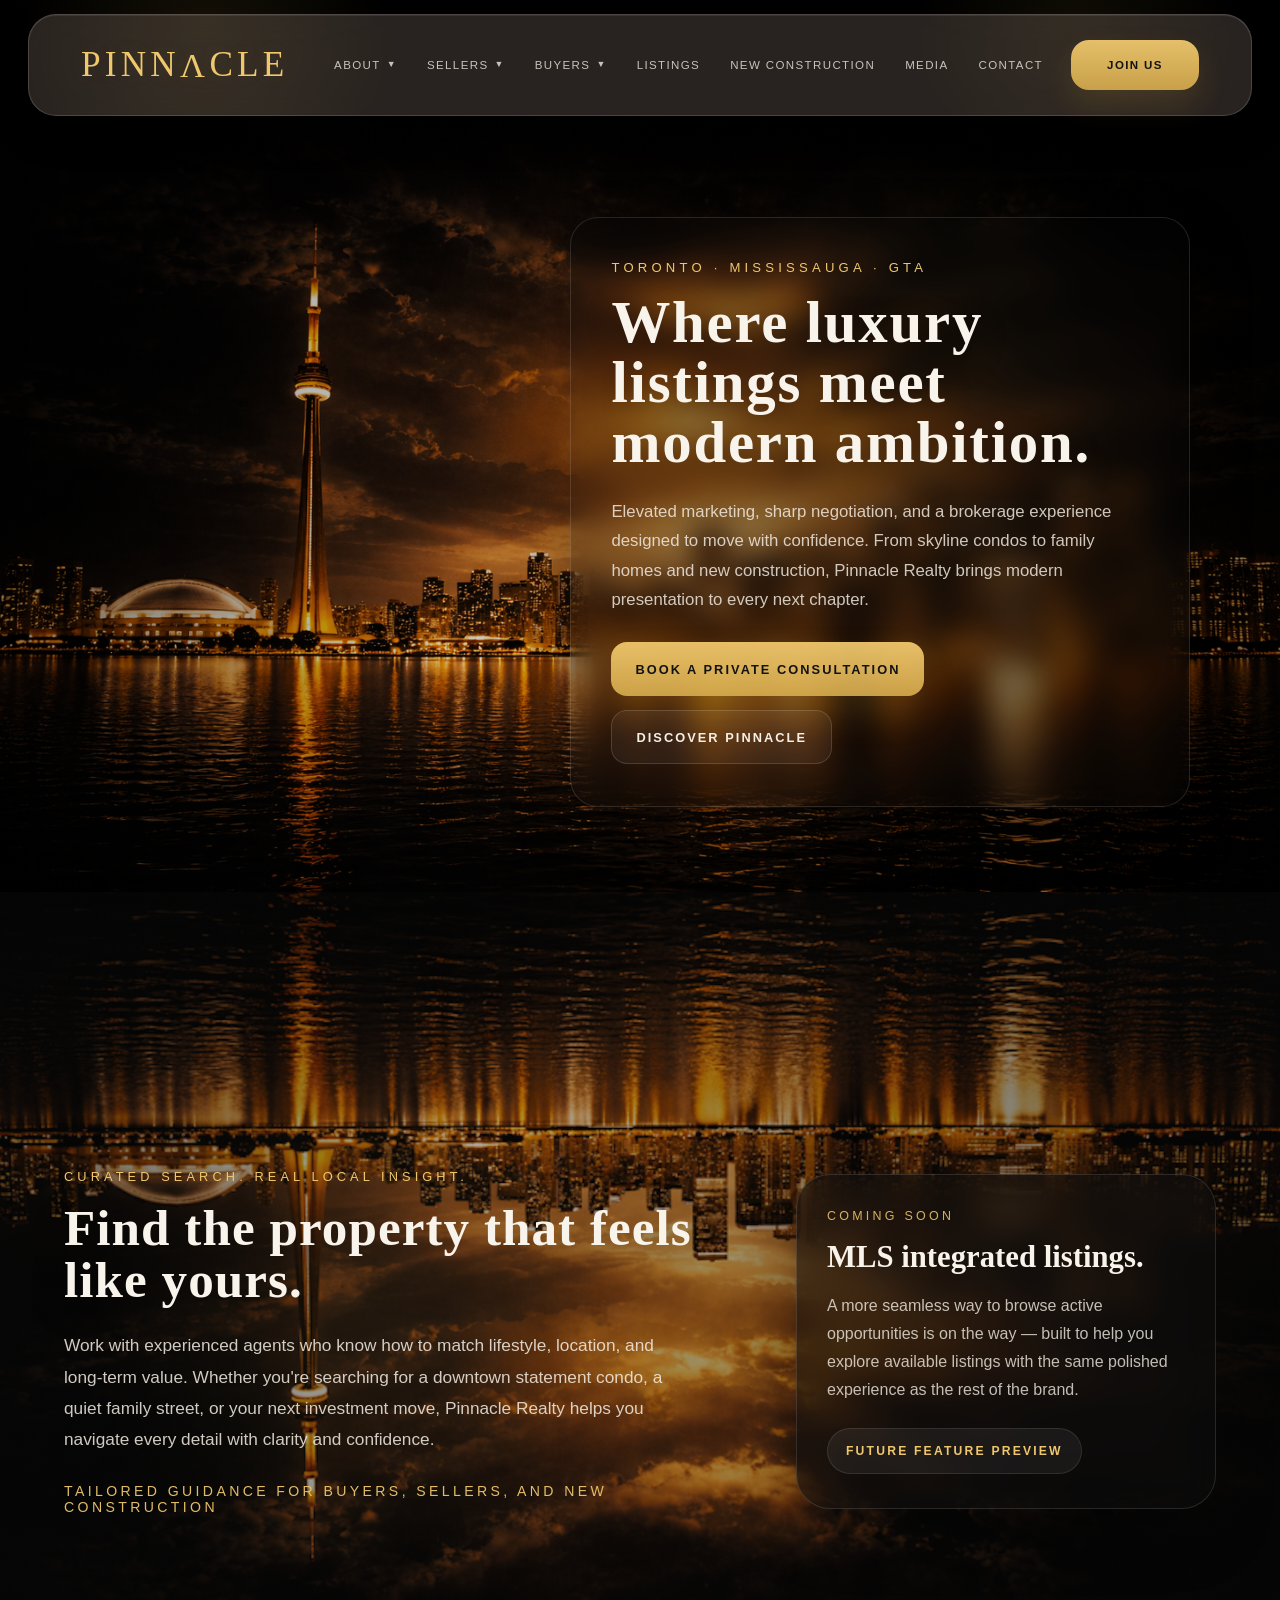
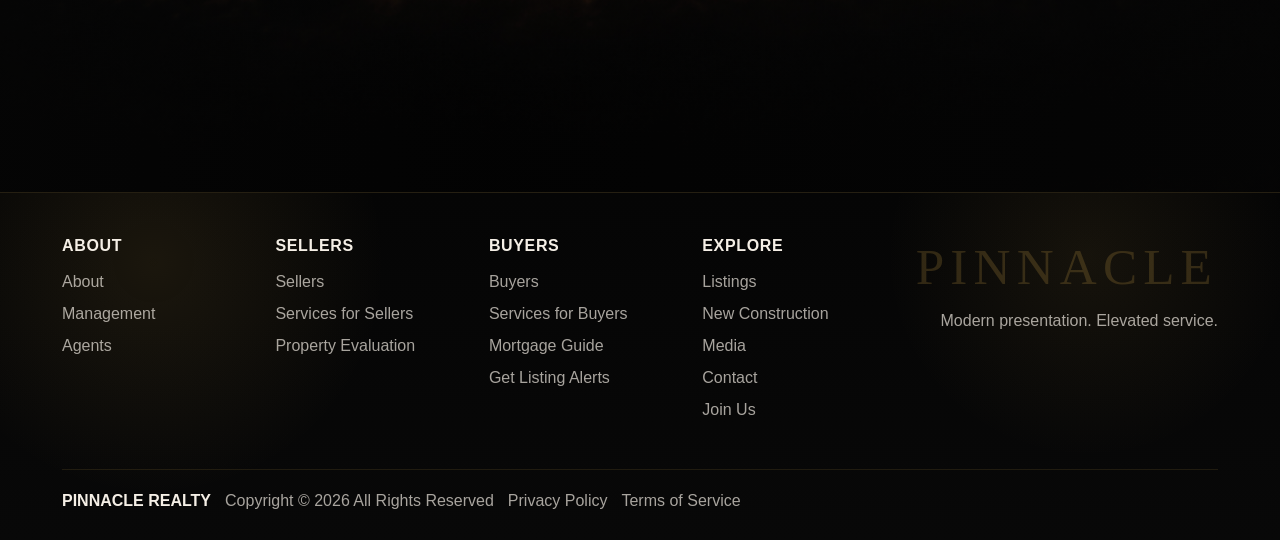
==== index.html @ f1ef6525 "v1.0" ====
<!DOCTYPE html>
<html lang="en">
<head>
  <meta charset="UTF-8" />
  <meta name="viewport" content="width=device-width, initial-scale=1.0" />
  <title>Pinnacle Realty | Pinnacle Realty</title>
  <link rel="stylesheet" href="styles.css" />
  <style>
    .hero-section {
      min-height: 100vh;
      background: url('assets/images/hero.jpg') center/cover no-repeat;
      position: relative;
      margin-top: -140px;
      padding-top: 140px;
      display: flex;
      align-items: center;
      justify-content: flex-end;
      overflow: hidden;
    }

    .hero-overlay {
      position: absolute;
      inset: 0;
      background:
        linear-gradient(90deg, rgba(0, 0, 0, 0.52) 0%, rgba(0, 0, 0, 0.18) 36%, rgba(0, 0, 0, 0.54) 100%),
        radial-gradient(circle at 72% 45%, rgba(214, 171, 77, 0.12), transparent 24%);
    }

    .hero-content {
      position: relative;
      z-index: 2;
      width: min(100%, 620px);
      margin: 0 7vw 0 auto;
      padding: 42px 40px;
      border-radius: 28px;
      background: rgba(10, 10, 10, 0.24);
      backdrop-filter: blur(14px);
      -webkit-backdrop-filter: blur(14px);
      border: 1px solid rgba(255, 255, 255, 0.12);
      box-shadow: 0 24px 60px rgba(0, 0, 0, 0.28);
      color: #f5efe6;
    }

    .hero-kicker {
      margin: 0 0 18px;
      font-size: 0.82rem;
      letter-spacing: 0.32em;
      text-transform: uppercase;
      color: #efc76d;
      opacity: 0;
      transform: translateY(14px);
      animation: heroFadeUp 0.8s ease 0.15s forwards;
    }

    .hero-title {
      margin: 0;
      font-family: Georgia, 'Times New Roman', serif;
      font-size: clamp(2.4rem, 4.6vw, 5rem);
      line-height: 1.02;
      letter-spacing: 0.03em;
      color: #f8f3eb;
      min-height: 2.2em;
      text-shadow: 0 10px 30px rgba(0, 0, 0, 0.35);
    }

    .typed-text {
      border-right: 2px solid rgba(239, 199, 109, 0.9);
      padding-right: 0.08em;
      white-space: pre-wrap;
      animation: heroCaret 0.9s steps(1) infinite;
    }

    .typed-text.done {
      border-right-color: transparent;
      animation: none;
    }

    .hero-subtitle {
      margin: 24px 0 0;
      max-width: 520px;
      font-size: 1.05rem;
      line-height: 1.75;
      color: rgba(245, 239, 230, 0.82);
      opacity: 0;
      transform: translateY(18px);
      animation: heroFadeUp 0.9s ease 1.45s forwards;
    }

    .hero-actions {
      display: flex;
      flex-wrap: wrap;
      gap: 14px;
      margin-top: 28px;
      opacity: 0;
      transform: translateY(18px);
      animation: heroFadeUp 0.9s ease 1.7s forwards;
    }

    .hero-btn {
      display: inline-flex;
      align-items: center;
      justify-content: center;
      min-height: 54px;
      padding: 0 24px;
      border-radius: 16px;
      font-size: 0.8rem;
      font-weight: 700;
      letter-spacing: 0.16em;
      text-transform: uppercase;
      transition: transform 0.25s ease, box-shadow 0.25s ease, background 0.25s ease, color 0.25s ease;
    }

    .hero-btn-primary {
      background: linear-gradient(180deg, rgba(239, 199, 109, 0.95), rgba(214, 171, 77, 0.92));
      color: #121212;
      box-shadow: 0 18px 34px rgba(201, 152, 52, 0.18);
    }

    .hero-btn-primary:hover {
      transform: translateY(-2px);
      box-shadow: 0 22px 38px rgba(201, 152, 52, 0.24);
    }

    .hero-btn-secondary {
      background: rgba(255, 255, 255, 0.05);
      border: 1px solid rgba(255, 255, 255, 0.14);
      color: #f5efe6;
    }

    .hero-btn-secondary:hover {
      transform: translateY(-2px);
      background: rgba(255, 255, 255, 0.08);
    }

    @keyframes heroFadeUp {
      from {
        opacity: 0;
        transform: translateY(18px);
      }
      to {
        opacity: 1;
        transform: translateY(0);
      }
    }

    @keyframes heroCaret {
      0%, 49% {
        border-right-color: rgba(239, 199, 109, 0.9);
      }
      50%, 100% {
        border-right-color: transparent;
      }
    }

    @media (max-width: 980px) {
      .hero-section {
        justify-content: center;
        padding-top: 120px;
      }

      .hero-content {
        margin: 0 auto;
        width: min(100%, calc(100% - 28px));
        padding: 34px 24px;
        text-align: center;
      }

      .hero-subtitle {
        margin-left: auto;
        margin-right: auto;
      }

      .hero-actions {
        justify-content: center;
      }

      .second-content {
        grid-template-columns: 1fr;
        gap: 28px;
        padding: 0 20px;
      }

      .second-copy {
        max-width: 100%;
        text-align: center;
        transform: translateY(42px);
      }

      .second-card {
        justify-self: center;
        width: min(100%, 540px);
        transform: translateY(42px);
      }

      .second-section.in-view .second-copy,
      .second-section.in-view .second-card {
        transform: translateY(0);
      }

      .second-text {
        margin-left: auto;
        margin-right: auto;
      }
    }

    @media (max-width: 640px) {
      .hero-section {
        min-height: calc(100vh - 20px);
        padding-top: 104px;
        align-items: flex-end;
        padding-bottom: 34px;
      }

      .hero-content {
        width: min(100%, calc(100% - 20px));
        padding: 26px 18px;
        border-radius: 22px;
      }

      .hero-kicker {
        font-size: 0.72rem;
        letter-spacing: 0.24em;
      }

      .hero-subtitle {
        font-size: 0.96rem;
        line-height: 1.65;
      }

      .hero-actions {
        flex-direction: column;
      }

      .hero-btn {
        width: 100%;
      }

      .second-section {
        min-height: auto;
        padding: 88px 0;
      }

      .second-content {
        padding: 0 14px;
        gap: 22px;
      }

      .second-kicker {
        font-size: 0.72rem;
        letter-spacing: 0.22em;
      }

      .second-text {
        font-size: 0.98rem;
        line-height: 1.7;
      }

      .second-card {
        padding: 26px 20px;
        border-radius: 24px;
      }

      .second-card-title {
        font-size: 1.75rem;
      }

      .second-card-text {
        font-size: 0.96rem;
      }
    }
    .second-section {
      min-height: 100vh;
      background: url('assets/images/hero2.jpg') center/cover no-repeat;
      position: relative;
      display: flex;
      align-items: center;
      overflow: hidden;
    }

    .second-overlay {
      position: absolute;
      inset: 0;
      background:
        linear-gradient(90deg, rgba(8, 8, 8, 0.58) 0%, rgba(8, 8, 8, 0.32) 38%, rgba(8, 8, 8, 0.56) 100%),
        radial-gradient(circle at 28% 48%, rgba(214, 171, 77, 0.10), transparent 26%);
    }

    .second-content {
      position: relative;
      z-index: 2;
      width: min(100%, 1320px);
      margin: 0 auto;
      padding: 0 5vw;
      display: grid;
      grid-template-columns: minmax(0, 1.1fr) minmax(320px, 440px);
      gap: 48px;
      align-items: center;
    }

    .second-copy,
    .second-card {
      opacity: 0;
      transition: opacity 0.85s ease, transform 0.85s ease;
      will-change: transform, opacity;
    }

    .second-copy {
      transform: translateX(-72px);
      max-width: 700px;
    }

    .second-card {
      transform: translateX(72px);
      justify-self: end;
      width: min(100%, 420px);
      padding: 34px 30px;
      border-radius: 34px;
      background: rgba(14, 14, 14, 0.54);
      backdrop-filter: blur(16px);
      -webkit-backdrop-filter: blur(16px);
      border: 1px solid rgba(255, 255, 255, 0.12);
      box-shadow: 0 24px 60px rgba(0, 0, 0, 0.28);
    }

    .second-section.in-view .second-copy,
    .second-section.in-view .second-card {
      opacity: 1;
      transform: translateX(0);
    }

    .second-kicker {
      margin: 0 0 18px;
      font-size: 0.8rem;
      letter-spacing: 0.32em;
      text-transform: uppercase;
      color: #efc76d;
    }

    .second-title {
      margin: 0;
      font-family: Georgia, 'Times New Roman', serif;
      font-size: clamp(2.5rem, 4vw, 4.9rem);
      line-height: 1.02;
      letter-spacing: 0.02em;
      color: #f8f3eb;
      text-shadow: 0 10px 34px rgba(0, 0, 0, 0.34);
    }

    .second-text {
      margin: 24px 0 0;
      max-width: 620px;
      font-size: 1.08rem;
      line-height: 1.8;
      color: rgba(245, 239, 230, 0.84);
    }

    .second-highlight {
      display: inline-block;
      margin-top: 28px;
      font-size: 0.88rem;
      letter-spacing: 0.24em;
      text-transform: uppercase;
      color: rgba(239, 199, 109, 0.94);
    }

    .second-card-label {
      margin: 0;
      font-size: 0.78rem;
      letter-spacing: 0.26em;
      text-transform: uppercase;
      color: rgba(239, 199, 109, 0.88);
    }

    .second-card-title {
      margin: 18px 0 0;
      font-family: Georgia, 'Times New Roman', serif;
      font-size: clamp(1.8rem, 2.4vw, 2.8rem);
      line-height: 1.08;
      color: #f8f3eb;
    }

    .second-card-text {
      margin: 18px 0 0;
      font-size: 1rem;
      line-height: 1.75;
      color: rgba(245, 239, 230, 0.78);
    }

    .second-card-badge {
      display: inline-flex;
      align-items: center;
      justify-content: center;
      min-height: 46px;
      margin-top: 24px;
      padding: 0 18px;
      border-radius: 999px;
      background: rgba(255, 255, 255, 0.06);
      border: 1px solid rgba(255, 255, 255, 0.10);
      color: #efc76d;
      font-size: 0.76rem;
      font-weight: 700;
      letter-spacing: 0.18em;
      text-transform: uppercase;
    }
  </style>
</head>
<body data-page="home" data-title="Pinnacle Realty">
  <div id="site-header"></div>

  <main class="blank-main" aria-label="Pinnacle Realty page">
    <section class="hero-section">
      <div class="hero-overlay"></div>
      <div class="hero-content">
        <p class="hero-kicker">Toronto · Mississauga · GTA</p>
        <h1 class="hero-title"><span class="typed-text" id="typedHeroText"></span></h1>
        <p class="hero-subtitle">Elevated marketing, sharp negotiation, and a brokerage experience designed to move with confidence. From skyline condos to family homes and new construction, Pinnacle Realty brings modern presentation to every next chapter.</p>
        <div class="hero-actions">
          <a href="contact.html" class="hero-btn hero-btn-primary">Book a Private Consultation</a>
          <a href="about.html" class="hero-btn hero-btn-secondary">Discover Pinnacle</a>
        </div>
      </div>
    </section>
    <section class="second-section" id="discover">
      <div class="second-overlay"></div>
      <div class="second-content">
        <div class="second-copy">
          <p class="second-kicker">Curated search. Real local insight.</p>
          <h2 class="second-title">Find the property that feels like yours.</h2>
          <p class="second-text">Work with experienced agents who know how to match lifestyle, location, and long-term value. Whether you're searching for a downtown statement condo, a quiet family street, or your next investment move, Pinnacle Realty helps you navigate every detail with clarity and confidence.</p>
          <span class="second-highlight">Tailored guidance for buyers, sellers, and new construction</span>
        </div>

        <aside class="second-card" aria-label="Upcoming listings feature">
          <p class="second-card-label">Coming Soon</p>
          <h3 class="second-card-title">MLS integrated listings.</h3>
          <p class="second-card-text">A more seamless way to browse active opportunities is on the way — built to help you explore available listings with the same polished experience as the rest of the brand.</p>
          <span class="second-card-badge">Future feature preview</span>
        </aside>
      </div>
    </section>
  </main>

  <div id="site-footer"></div>
  <script src="script.js"></script>
  <script>
    (function () {
      const typedTarget = document.getElementById('typedHeroText');
      if (typedTarget) {
        const message = 'Where luxury listings meet modern ambition.';
        let index = 0;

        const typeNext = () => {
          typedTarget.textContent = message.slice(0, index);
          index += 1;

          if (index <= message.length) {
            const nextDelay = message.charAt(index - 1) === ' ' ? 40 : 32;
            window.setTimeout(typeNext, nextDelay);
          } else {
            typedTarget.classList.add('done');
          }
        };

        window.setTimeout(typeNext, 450);
      }

      const secondSection = document.querySelector('.second-section');
      if (!secondSection) return;

      const observer = new IntersectionObserver((entries) => {
        entries.forEach((entry) => {
          if (entry.isIntersecting) {
            secondSection.classList.add('in-view');
            observer.unobserve(secondSection);
          }
        });
      }, {
        threshold: 0.22
      });

      observer.observe(secondSection);
    })();
  </script>
</body>
</html>
---- styles.css ----
:root {
  --bg: #050505;
  --bg-2: #0a0a0a;
  --panel: rgba(255,255,255,0.035);
  --text: #f5efe6;
  --muted: rgba(245, 239, 230, 0.68);
  --line: rgba(217, 170, 74, 0.18);
  --line-strong: rgba(217, 170, 74, 0.34);
  --gold: #d6ab4d;
  --gold-soft: #efc76d;
  --footer-bg: #050505;
  --footer-text: #f5efe6;
  --footer-muted: rgba(245, 239, 230, 0.68);
  --radius: 18px;
  --shadow: 0 24px 70px rgba(0,0,0,0.35);
}

* { box-sizing: border-box; }
html {
  scroll-behavior: smooth;
  background: #050505;
}
body {
  margin: 0;
  min-height: 100vh;
  background-color: #050505;
  font-family: Arial, Helvetica, sans-serif;
  color: var(--text);
  background:
    radial-gradient(circle at 14% 10%, rgba(214,171,77,0.16), transparent 18%),
    radial-gradient(circle at 85% 18%, rgba(214,171,77,0.10), transparent 20%),
    radial-gradient(circle at 50% 90%, rgba(214,171,77,0.08), transparent 26%),
    linear-gradient(180deg, #050505 0%, #090909 45%, #050505 100%);
  overflow-x: hidden;
  width: 100%;
  padding-top: 132px;
}
body.menu-open { overflow: hidden; }

html, body {
  max-width: 100%;
  overflow-x: hidden;
  background-color: #050505;
}

.site-header,
.navbar,
.navbar-inner,
.mobile-menu,
.site-footer,
.footer-shell,
.footer-main,
.footer-brand-area,
.blank-main,
.blank-stage,
.blank-card {
  max-width: 100%;
}

a { color: inherit; text-decoration: none; }
img { display: block; max-width: 100%; }
button { font: inherit; }

.container {
  width: min(1920px, calc(100% - 56px));
  margin: 0 auto;
}

.site-header {
  position: fixed;
  top: 0;
  left: 0;
  right: 0;
  z-index: 1000;
  overflow: visible;
  padding: 14px 0 0;
  pointer-events: none;
}

.nav-backdrop {
  position: absolute;
  inset: 0;
  pointer-events: none;
  background:
    radial-gradient(circle at 16% 34%, rgba(214,171,77,0.10), transparent 18%),
    radial-gradient(circle at 84% 24%, rgba(214,171,77,0.08), transparent 16%);
  opacity: 1;
}

.brand {
  position: relative;
  z-index: 2;
  display: inline-flex;
  align-items: center;
}

.navbar {
  position: relative;
  width: min(1920px, calc(100% - 56px));
  margin: 0 auto;
  transition: background 0.4s ease, box-shadow 0.4s ease, border-color 0.4s ease, transform 0.4s ease;
  background: rgba(223, 194, 176, 0.18);
  backdrop-filter: blur(18px);
  -webkit-backdrop-filter: blur(18px);
  border: 1px solid rgba(255,255,255,0.16);
  border-radius: 28px;
  box-shadow: 0 16px 40px rgba(0,0,0,0.18), inset 0 1px 0 rgba(255,255,255,0.08);
  overflow: visible;
  pointer-events: auto;
}

.navbar.scrolled {
  background: rgba(223, 194, 176, 0.22);
  box-shadow: 0 18px 44px rgba(0,0,0,0.24), inset 0 1px 0 rgba(255,255,255,0.10);
  border-color: rgba(255,255,255,0.20);
}

.navbar-inner {
  position: relative;
  z-index: 2;
  min-height: 100px;
  display: flex;
  align-items: center;
  justify-content: space-between;
  gap: 22px;
  padding: 0 24px;
}

.navbar-logo {
  font-family: Georgia, 'Times New Roman', serif;
  font-size: clamp(1.85rem, 2.75vw, 3.35rem);
  font-weight: 500;
  letter-spacing: 0.12em;
  color: var(--gold-soft);
  text-shadow: 0 0 22px rgba(214,171,77,0.10);
  white-space: nowrap;
  flex-shrink: 0;
}

.logo-lambda {
  display: inline-block;
  font-size: 0.98em;
  font-weight: 500;
  transform: translateY(0.01em);
  margin: 0 0.005em 0 0;
}

.nav-links {
  display: flex;
  align-items: center;
  gap: 10px;
  margin-left: auto;
}

.nav-menu {
  list-style: none;
  display: flex;
  align-items: center;
  gap: 12px;
  margin: 0;
  padding: 0;
}

.nav-item {
  position: relative;
  display: flex;
  align-items: center;
}

.nav-link,
.mobile-subtoggle {
  display: inline-flex;
  align-items: center;
  justify-content: center;
  min-height: 48px;
  padding: 0 10px;
  text-transform: uppercase;
  letter-spacing: 0.12em;
  font-size: 0.72rem;
  font-weight: 500;
  color: rgba(245,239,230,0.78);
  border-radius: 14px;
  transition: color 0.3s ease, transform 0.3s ease, background 0.3s ease, box-shadow 0.3s ease;
  white-space: nowrap;
}

.nav-link:hover,
.nav-item:hover > .nav-link,
.nav-item.active > .nav-link,
.submenu-link:hover,
.submenu-link.active {
  color: var(--gold-soft);
}

.nav-link:hover,
.nav-item:hover > .nav-link,
.nav-item.active > .nav-link {
  background: rgba(255,255,255,0.06);
}

.mobile-subtoggle { display: none; }

.nav-caret {
  display: inline-block;
  margin-left: 6px;
  font-size: 0.56rem;
  line-height: 1;
  transform: translateY(-1px);
  transition: transform 0.24s ease;
}

.submenu {
  position: absolute;
  top: calc(100% + 12px);
  left: 0;
  min-width: 280px;
  padding: 12px;
  border-radius: 18px;
  border: 1px solid rgba(255,255,255,0.12);
  background: rgba(10,10,10,0.92);
  backdrop-filter: blur(18px);
  -webkit-backdrop-filter: blur(18px);
  box-shadow: 0 18px 40px rgba(0,0,0,0.28);
  opacity: 0;
  visibility: hidden;
  transform: translateY(10px);
  transition: opacity 0.24s ease, transform 0.24s ease, visibility 0.24s ease;
}

.nav-links .has-children:hover > .submenu,
.nav-links .has-children:focus-within > .submenu,
.nav-links .has-children.open > .submenu {
  opacity: 1;
  visibility: visible;
  transform: translateY(0);
}

.nav-links .has-children:hover > .nav-link,
.nav-links .has-children.open > .nav-link {
  background: rgba(255,255,255,0.03);
  color: var(--gold-soft);
}

.nav-links .has-children:hover > .nav-link .nav-caret,
.nav-links .has-children.open > .nav-link .nav-caret {
  transform: translateY(-1px) rotate(180deg);
}

.submenu-link {
  display: block;
  padding: 14px 14px;
  border-radius: 12px;
  color: rgba(255,255,255,0.78);
  transition: background 0.22s ease, color 0.22s ease, transform 0.22s ease;
}

.submenu-link:hover,
.submenu-link.active {
  background: rgba(214,171,77,0.10);
  transform: translateX(4px);
}

.join-btn {
  display: inline-flex;
  align-items: center;
  justify-content: center;
  min-height: 50px;
  min-width: 128px;
  padding: 0 18px;
  border-radius: 18px;
  margin-left: 8px;
  background: linear-gradient(180deg, rgba(239,199,109,0.95), rgba(214,171,77,0.92));
  color: #131313;
  font-weight: 700;
  font-size: 0.72rem;
  letter-spacing: 0.12em;
  text-transform: uppercase;
  box-shadow: 0 14px 30px rgba(201,152,52,0.16);
  transition: transform 0.25s ease, box-shadow 0.25s ease, filter 0.25s ease, opacity 0.25s ease;
  white-space: nowrap;
  flex-shrink: 0;
}

.join-btn:hover {
  transform: translateY(-2px);
  filter: brightness(1.03);
  opacity: 0.96;
  box-shadow: 0 18px 34px rgba(201,152,52,0.20);
}

main.blank-main {
  min-height: calc(100vh - 126px - 360px);
  position: relative;
}

.blank-stage {
  min-height: calc(100vh - 126px - 360px);
  display: grid;
  place-items: center;
  padding: 80px 0 120px;
}

.blank-card {
  width: min(900px, 100%);
  min-height: 360px;
  border-radius: 28px;
  border: 1px solid rgba(214,171,77,0.12);
  background:
    linear-gradient(180deg, rgba(255,255,255,0.03), rgba(255,255,255,0.015));
  box-shadow: inset 0 1px 0 rgba(255,255,255,0.05), 0 28px 70px rgba(0,0,0,0.26);
  position: relative;
  overflow: hidden;
}

.blank-card::before,
.blank-card::after {
  content: '';
  position: absolute;
  border-radius: 999px;
  filter: blur(30px);
}
.blank-card::before {
  width: 260px;
  height: 260px;
  top: -60px;
  left: -40px;
  background: rgba(214,171,77,0.10);
}
.blank-card::after {
  width: 240px;
  height: 240px;
  right: -50px;
  bottom: -80px;
  background: rgba(214,171,77,0.06);
}

.site-footer {
  background:
    radial-gradient(circle at 12% 20%, rgba(214,171,77,0.10), transparent 20%),
    radial-gradient(circle at 85% 18%, rgba(214,171,77,0.08), transparent 18%),
    linear-gradient(180deg, #050505 0%, #080808 100%);
  color: var(--footer-text);
  border-top: 1px solid rgba(214,171,77,0.14);
  border-radius: 0;
  margin-top: 0;
}

.footer-shell {
  padding: 44px 34px 30px;
}

.footer-main {
  display: grid;
  grid-template-columns: repeat(4, minmax(0, 1fr)) 1.35fr;
  gap: 38px;
  align-items: start;
}

.footer-column h3 {
  margin: 0 0 18px;
  font-size: 1rem;
  letter-spacing: 0.04em;
}

.footer-column a {
  display: block;
  color: var(--footer-muted);
  margin-bottom: 14px;
  font-size: 1rem;
  transition: color 0.22s ease, transform 0.22s ease;
}

.footer-column a:hover,
.footer-bottom a:hover {
  color: var(--gold-soft);
  transform: translateX(3px);
}

.footer-brand-area {
  justify-self: end;
  text-align: right;
}

.footer-logo {
  font-family: Georgia, 'Times New Roman', serif;
  font-size: clamp(2.5rem, 4vw, 4.6rem);
  letter-spacing: 0.12em;
  color: rgba(214,171,77,0.20);
  font-weight: 400;
}

.footer-copy {
  max-width: 360px;
  margin: 12px 0 26px auto;
  color: var(--footer-muted);
  line-height: 1.6;
}

.footer-bottom {
  margin-top: 36px;
  padding-top: 22px;
  border-top: 1px solid rgba(214,171,77,0.12);
  display: flex;
  flex-wrap: wrap;
  gap: 14px;
  align-items: center;
  color: var(--footer-muted);
}

.footer-bottom strong {
  color: var(--footer-text);
}

.footer-bottom a {
  color: var(--footer-muted);
  transition: color 0.22s ease, transform 0.22s ease;
}

@media (max-width: 1200px) {
  .footer-main {
    grid-template-columns: repeat(2, minmax(0, 1fr));
  }
  .footer-brand-area {
    justify-self: start;
    text-align: left;
  }
  .footer-copy { margin-left: 0; }
}

.hamburger {
  display: none;
  flex-direction: column;
  gap: 5px;
  background: none;
  border: none;
  cursor: pointer;
  padding: 4px;
}

.hamburger span {
  display: block;
  width: 24px;
  height: 1px;
  background: var(--gold-soft);
  transition: all 0.3s ease;
}

.hamburger.open span:nth-child(1) { transform: rotate(45deg) translate(2px, 4px); }
.hamburger.open span:nth-child(2) { opacity: 0; }
.hamburger.open span:nth-child(3) { transform: rotate(-45deg) translate(2px, -4px); }

@media (max-width: 980px) {
  .container { width: min(100%, calc(100% - 28px)); }
  .site-header { padding-top: 12px; }
  body { padding-top: 112px; }
  .navbar-inner {
    min-height: 88px;
    padding: 0 20px;
    gap: 18px;
  }
  .navbar-logo {
    font-size: clamp(1.75rem, 7.2vw, 2.5rem);
    letter-spacing: 0.11em;
  }
  .navbar {
    width: min(100%, calc(100% - 24px));
    border-radius: 24px;
  }
  .hamburger { display: flex; }

  .nav-links { display: none; }
  .join-btn { margin-left: 0; }

  .mobile-menu {
    position: absolute;
    top: calc(100% + 10px);
    right: 0;
    left: 0;
    display: none;
    flex-direction: column;
    align-items: stretch;
    gap: 10px;
    padding: 14px;
    border-radius: 24px;
    background: rgba(42, 42, 42, 0.92);
    backdrop-filter: blur(18px);
    -webkit-backdrop-filter: blur(18px);
    border: 1px solid rgba(255,255,255,0.12);
    box-shadow: 0 20px 44px rgba(0,0,0,0.32);
    overflow-x: hidden;
  }

  .mobile-menu.open {
    display: flex;
  }

  .nav-link { display: none; }
  .mobile-subtoggle,
  .mobile-menu .nav-item:not(.has-children) > .nav-link,
  .mobile-menu .join-btn {
    width: 100%;
    justify-content: space-between;
  }

  .mobile-subtoggle {
    display: inline-flex;
    padding: 0 18px;
    min-height: 56px;
    background: rgba(70, 70, 70, 0.72);
    backdrop-filter: blur(12px);
    -webkit-backdrop-filter: blur(12px);
    border: 1px solid rgba(255,255,255,0.10);
    color: rgba(255,255,255,0.92);
    border-radius: 16px;
  }

  .mobile-menu .nav-item:not(.has-children) > .nav-link {
    display: inline-flex;
    background: rgba(70, 70, 70, 0.72);
    backdrop-filter: blur(12px);
    -webkit-backdrop-filter: blur(12px);
    border: 1px solid rgba(255,255,255,0.10);
    border-radius: 16px;
    color: rgba(255,255,255,0.92);
  }

  .submenu {
    position: static;
    min-width: 100%;
    width: 100%;
    margin-top: 8px;
    padding: 8px;
    opacity: 1;
    visibility: visible;
    transform: none;
    display: none;
    box-shadow: none;
    background: rgba(54, 54, 54, 0.88);
    backdrop-filter: blur(14px);
    -webkit-backdrop-filter: blur(14px);
    border: 1px solid rgba(255,255,255,0.10);
    border-radius: 16px;
    overflow: hidden;
  }

  .mobile-menu .nav-item {
    width: 100%;
    display: flex;
    flex-direction: column;
    align-items: stretch;
  }

  .mobile-menu .nav-item.has-children {
    gap: 0;
  }

  .mobile-menu .submenu-link {
    width: 100%;
    transform: none;
    color: rgba(255,255,255,0.92);
    border-radius: 12px;
  }

  .mobile-menu .submenu-link:hover,
  .mobile-menu .submenu-link.active {
    background: rgba(255,255,255,0.08);
    color: #ffffff;
    transform: none;
  }

  .nav-item.open > .submenu { display: block; }
  .nav-item.open > .mobile-subtoggle .nav-caret { transform: rotate(180deg); }
  .mobile-menu .join-btn {
    margin-left: 0;
    min-height: 56px;
    width: 100%;
    border-radius: 16px;
    min-width: 0;
    padding: 0 20px;
  }
  main.blank-main,
  .blank-stage { min-height: 48vh; }
}

@media (max-width: 640px) {
  .site-header { overflow: visible; }
  .site-header {
    padding-top: 10px;
  }

  body {
    padding-top: 98px;
  }

  .navbar-inner {
    min-height: 82px;
    gap: 12px;
    padding: 0 20px 0 16px;
  }

  .navbar-logo {
    font-size: 1.8rem;
    letter-spacing: 0.09em;
  }
  .navbar {
    width: min(100%, calc(100% - 16px));
    border-radius: 22px;
  }

  .hamburger {
    padding: 10px;
    margin-right: 6px;
  }

  .hamburger span {
    width: 22px;
  }

  .mobile-menu {
    top: calc(100% + 8px);
    padding: 12px;
    gap: 8px;
    border-radius: 22px;
  }

  .mobile-subtoggle,
  .mobile-menu .nav-item:not(.has-children) > .nav-link {
    min-height: 54px;
    padding: 0 16px;
    font-size: 0.78rem;
    letter-spacing: 0.13em;
  }

  .mobile-menu .join-btn {
    min-height: 56px;
  }

  .footer-shell { padding: 34px 18px 24px; }
  .footer-shell {
    text-align: center;
  }
  .footer-main { grid-template-columns: 1fr; gap: 24px; }
  .footer-main {
    justify-items: center;
  }
  .footer-logo { font-size: 2.8rem; }
  .footer-brand-area {
    justify-self: center;
    text-align: center;
  }

  .footer-copy {
    margin: 12px auto 26px;
  }

  .footer-column {
    text-align: center;
  }

  .footer-column a:hover,
  .footer-bottom a:hover {
    transform: none;
  }

  .footer-bottom {
    justify-content: center;
    text-align: center;
  }

  .footer-bottom { font-size: 0.94rem; }
}
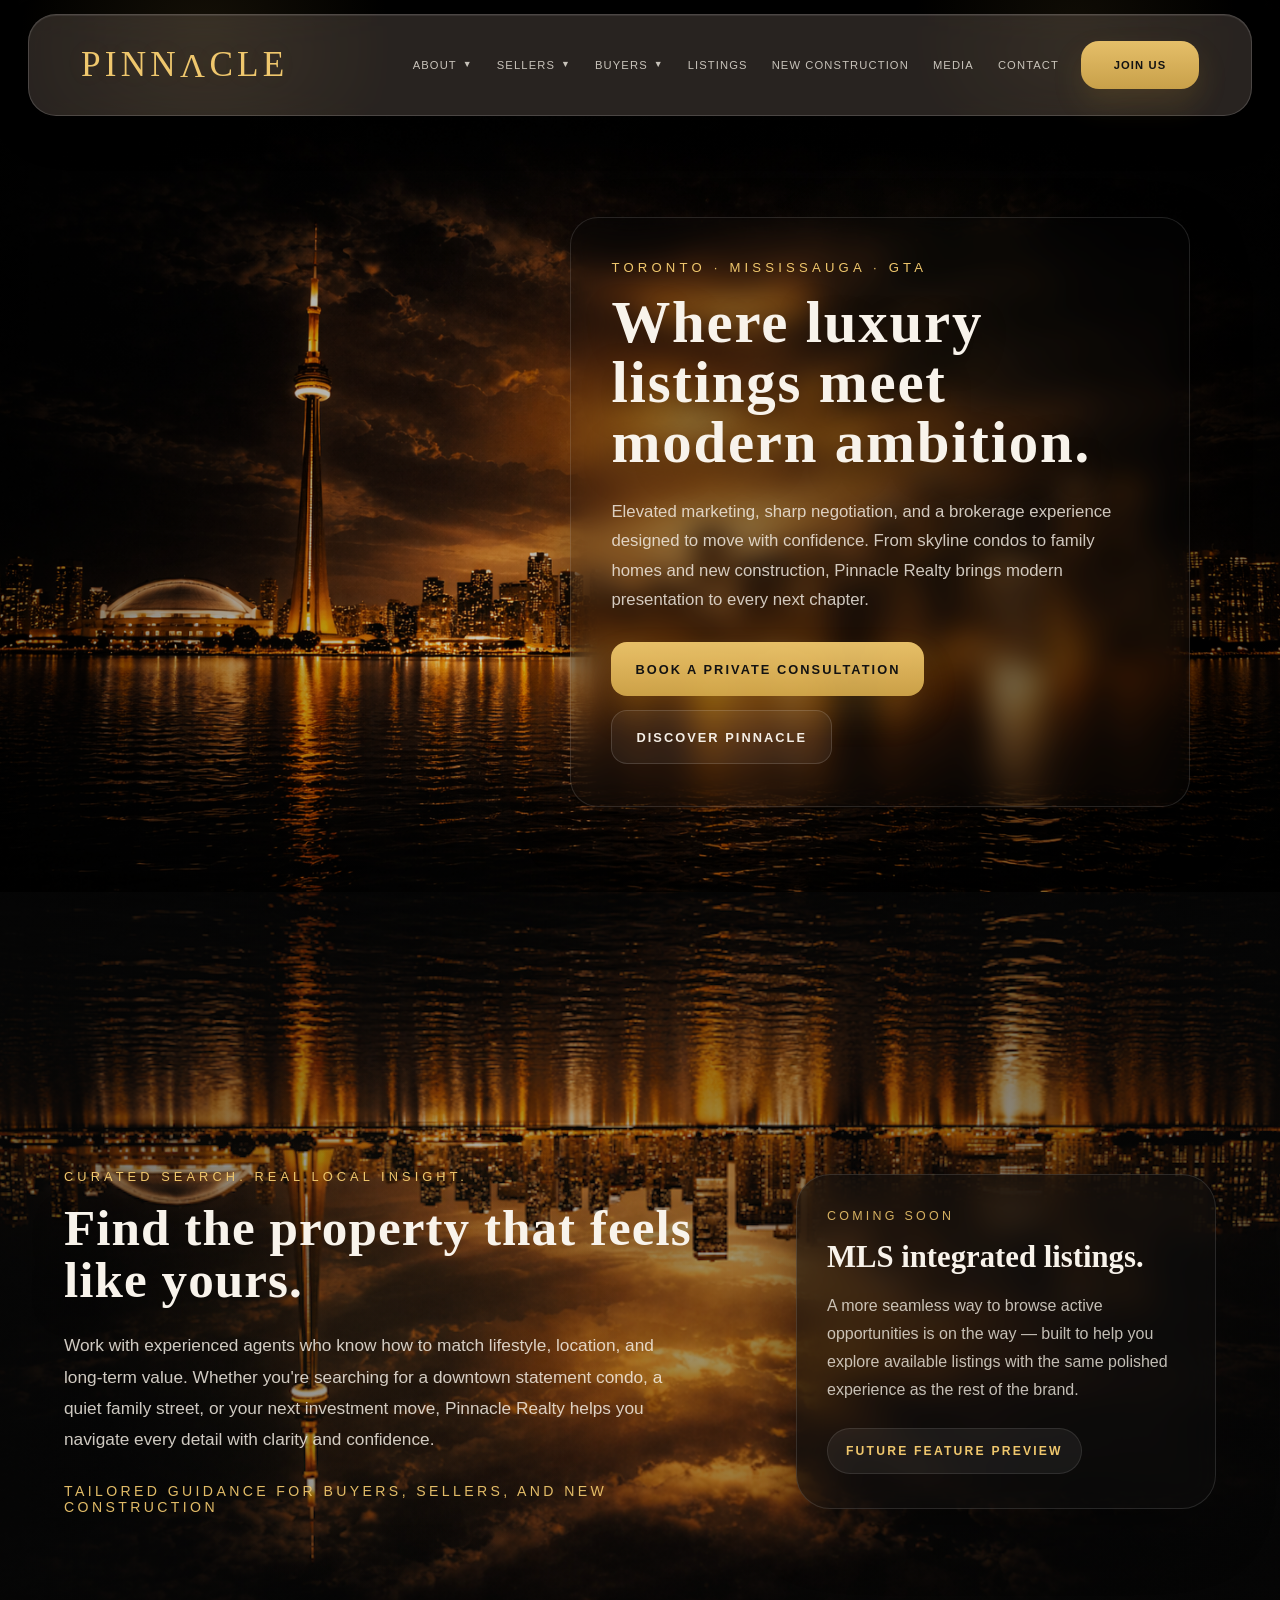
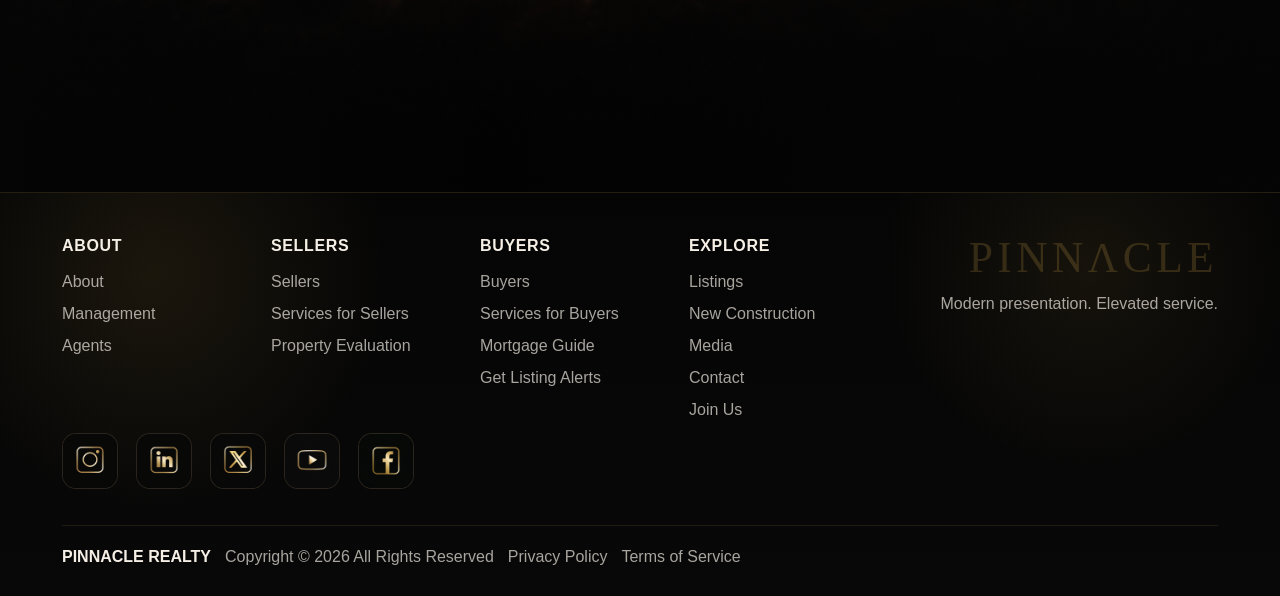
==== commit d845482c: "v1.5" ====
--- a/index.html
+++ b/index.html
@@ -241,6 +241,11 @@
       }
 
       .second-content {
+        display: flex !important;
+        flex-direction: column !important;
+        align-items: center !important;
+        justify-content: center !important;
+        grid-template-columns: 1fr !important;
         padding: 0 14px;
         gap: 22px;
       }
@@ -250,6 +255,15 @@
         letter-spacing: 0.22em;
       }
 
+      .second-copy {
+        max-width: 100%;
+        text-align: center;
+        transform: translateY(42px);
+        width: 100%;
+        order: 1;
+        flex: 0 0 auto;
+      }
+
       .second-text {
         font-size: 0.98rem;
         line-height: 1.7;
@@ -258,6 +272,16 @@
       .second-card {
         padding: 26px 20px;
         border-radius: 24px;
+        width: 100% !important;
+        max-width: 420px;
+        margin: 0 auto;
+        order: 2;
+        flex: 0 0 auto;
+        justify-self: center !important;
+      }
+      .second-section.in-view .second-copy,
+      .second-section.in-view .second-card {
+        transform: translateY(0) !important;
       }
 
       .second-card-title {
--- a/styles.css
+++ b/styles.css
@@ -148,17 +148,19 @@
 .nav-links {
   display: flex;
   align-items: center;
-  gap: 10px;
+  gap: 8px;
   margin-left: auto;
+  min-width: 0;
 }
 
 .nav-menu {
   list-style: none;
   display: flex;
   align-items: center;
-  gap: 12px;
+  gap: 10px;
   margin: 0;
   padding: 0;
+  min-width: 0;
 }
 
 .nav-item {
@@ -172,11 +174,11 @@
   display: inline-flex;
   align-items: center;
   justify-content: center;
-  min-height: 48px;
-  padding: 0 10px;
+  min-height: 46px;
+  padding: 0 8px;
   text-transform: uppercase;
-  letter-spacing: 0.12em;
-  font-size: 0.72rem;
+  letter-spacing: 0.1em;
+  font-size: 0.7rem;
   font-weight: 500;
   color: rgba(245,239,230,0.78);
   border-radius: 14px;
@@ -264,21 +266,93 @@
   display: inline-flex;
   align-items: center;
   justify-content: center;
-  min-height: 50px;
-  min-width: 128px;
-  padding: 0 18px;
+  min-height: 48px;
+  min-width: 118px;
+  padding: 0 16px;
   border-radius: 18px;
-  margin-left: 8px;
+  margin-left: 6px;
   background: linear-gradient(180deg, rgba(239,199,109,0.95), rgba(214,171,77,0.92));
   color: #131313;
   font-weight: 700;
-  font-size: 0.72rem;
-  letter-spacing: 0.12em;
+  font-size: 0.7rem;
+  letter-spacing: 0.1em;
   text-transform: uppercase;
   box-shadow: 0 14px 30px rgba(201,152,52,0.16);
   transition: transform 0.25s ease, box-shadow 0.25s ease, filter 0.25s ease, opacity 0.25s ease;
   white-space: nowrap;
   flex-shrink: 0;
+}
+@media (max-width: 1240px) {
+  .navbar-inner {
+    min-height: 92px;
+    gap: 16px;
+    padding: 0 20px;
+  }
+
+  .navbar-logo {
+    font-size: clamp(1.8rem, 2.4vw, 2.8rem);
+    letter-spacing: 0.1em;
+  }
+
+  .nav-links {
+    gap: 4px;
+  }
+
+  .nav-menu {
+    gap: 6px;
+  }
+
+  .nav-link,
+  .mobile-subtoggle {
+    min-height: 42px;
+    padding: 0 6px;
+    font-size: 0.66rem;
+    letter-spacing: 0.08em;
+  }
+
+  .nav-caret {
+    margin-left: 4px;
+    font-size: 0.5rem;
+  }
+
+  .join-btn {
+    min-height: 44px;
+    min-width: 104px;
+    padding: 0 14px;
+    margin-left: 4px;
+    font-size: 0.66rem;
+    letter-spacing: 0.08em;
+    border-radius: 16px;
+  }
+}
+
+@media (max-width: 1120px) {
+  .navbar-inner {
+    padding: 0 18px;
+    gap: 12px;
+  }
+
+  .nav-links {
+    gap: 2px;
+  }
+
+  .nav-menu {
+    gap: 2px;
+  }
+
+  .nav-link,
+  .mobile-subtoggle {
+    padding: 0 5px;
+    font-size: 0.62rem;
+    letter-spacing: 0.06em;
+  }
+
+  .join-btn {
+    min-width: 98px;
+    padding: 0 12px;
+    font-size: 0.62rem;
+    letter-spacing: 0.06em;
+  }
 }
 
 .join-btn:hover {
@@ -379,14 +453,22 @@
 .footer-brand-area {
   justify-self: end;
   text-align: right;
+  min-width: 320px;
 }
 
 .footer-logo {
   font-family: Georgia, 'Times New Roman', serif;
-  font-size: clamp(2.5rem, 4vw, 4.6rem);
-  letter-spacing: 0.12em;
+  font-size: clamp(2.15rem, 3.4vw, 4.1rem);
+  letter-spacing: 0.10em;
   color: rgba(214,171,77,0.20);
   font-weight: 400;
+  line-height: 0.95;
+  white-space: nowrap;
+}
+
+.footer-logo .logo-lambda {
+  font-size: 0.96em;
+  margin: 0 0.01em 0 0;
 }
 
 .footer-copy {
@@ -394,6 +476,42 @@
   margin: 12px 0 26px auto;
   color: var(--footer-muted);
   line-height: 1.6;
+}
+
+.footer-social {
+  display: flex;
+  gap: 18px;
+  flex-wrap: wrap;
+  align-items: center;
+  justify-content: flex-start;
+  margin-top: 0px;
+}
+
+.social-icon {
+  width: 56px;
+  height: 56px;
+  border-radius: 14px;
+  border: 1px solid hsla(40, 20%, 18%, 0.75);
+  display: flex;
+  align-items: center;
+  justify-content: center;
+  background: hsla(0, 0%, 4%, 0.95);
+  overflow: hidden;
+  flex: 0 0 auto;
+  transition: transform 0.3s ease, border-color 0.3s ease, box-shadow 0.3s ease;
+}
+
+.social-icon-img {
+  width: 100%;
+  height: 100%;
+  object-fit: cover;
+  display: block;
+}
+
+.social-icon:hover {
+  transform: translateY(-2px);
+  border-color: hsla(40, 60%, 50%, 0.35);
+  box-shadow: 0 10px 24px hsla(0, 0%, 0%, 0.24);
 }
 
 .footer-bottom {
@@ -411,11 +529,132 @@
   color: var(--footer-text);
 }
 
+
 .footer-bottom a {
   color: var(--footer-muted);
   transition: color 0.22s ease, transform 0.22s ease;
 }
 
+.footer-legal-trigger {
+  appearance: none;
+  background: none;
+  border: none;
+  padding: 0;
+  color: var(--footer-muted);
+  cursor: pointer;
+  transition: color 0.22s ease, transform 0.22s ease;
+}
+
+.footer-legal-trigger:hover {
+  color: var(--gold-soft);
+  transform: translateX(3px);
+}
+
+.legal-modal {
+  position: fixed;
+  inset: 0;
+  z-index: 2000;
+  display: flex;
+  align-items: center;
+  justify-content: center;
+  padding: 24px;
+  opacity: 0;
+  visibility: hidden;
+  pointer-events: none;
+  transition: opacity 0.26s ease, visibility 0.26s ease;
+}
+
+.legal-modal.open {
+  opacity: 1;
+  visibility: visible;
+  pointer-events: auto;
+}
+
+.legal-modal-backdrop {
+  position: absolute;
+  inset: 0;
+  background: rgba(0, 0, 0, 0.72);
+  backdrop-filter: blur(10px);
+  -webkit-backdrop-filter: blur(10px);
+}
+
+.legal-modal-dialog {
+  position: relative;
+  z-index: 1;
+  width: min(860px, 100%);
+  max-height: min(84vh, 920px);
+  overflow: hidden;
+  border-radius: 28px;
+  border: 1px solid rgba(255,255,255,0.12);
+  background:
+    radial-gradient(circle at 10% 12%, rgba(214,171,77,0.12), transparent 20%),
+    linear-gradient(180deg, rgba(12,12,12,0.96), rgba(8,8,8,0.98));
+  box-shadow: 0 30px 70px rgba(0,0,0,0.40);
+}
+
+.legal-modal-close {
+  appearance: none;
+  position: absolute;
+  top: 16px;
+  right: 16px;
+  width: 46px;
+  height: 46px;
+  border-radius: 999px;
+  border: 1px solid rgba(255,255,255,0.12);
+  background: rgba(255,255,255,0.05);
+  color: var(--text);
+  font-size: 1.7rem;
+  line-height: 1;
+  cursor: pointer;
+  display: inline-flex;
+  align-items: center;
+  justify-content: center;
+  transition: background 0.22s ease, transform 0.22s ease, color 0.22s ease;
+}
+
+.legal-modal-close:hover {
+  background: rgba(214,171,77,0.14);
+  color: var(--gold-soft);
+  transform: scale(1.03);
+}
+
+.legal-modal-content {
+  padding: 54px 34px 32px;
+  max-height: min(84vh, 920px);
+  overflow-y: visible;
+  scrollbar-width: thin;
+  scrollbar-color: rgba(214,171,77,0.35) transparent;
+}
+
+.legal-modal-content::-webkit-scrollbar {
+  width: 8px;
+}
+
+.legal-modal-content::-webkit-scrollbar-thumb {
+  background: rgba(214,171,77,0.35);
+  border-radius: 999px;
+}
+
+.legal-modal-content h2 {
+  margin: 0 48px 18px 0;
+  font-family: Georgia, 'Times New Roman', serif;
+  font-size: clamp(2rem, 3vw, 3rem);
+  line-height: 1.05;
+  letter-spacing: 0.03em;
+  color: #f8f3eb;
+}
+
+.legal-modal-content p {
+  margin: 0 0 16px;
+  color: rgba(245,239,230,0.82);
+  line-height: 1.8;
+  font-size: 1rem;
+}
+
+body.legal-modal-open {
+  overflow: hidden;
+}
+
 @media (max-width: 1200px) {
   .footer-main {
     grid-template-columns: repeat(2, minmax(0, 1fr));
@@ -423,6 +662,7 @@
   .footer-brand-area {
     justify-self: start;
     text-align: left;
+    min-width: 0;
   }
   .footer-copy { margin-left: 0; }
 }
@@ -583,8 +823,52 @@
 }
 
 @media (max-width: 640px) {
-  .site-header { overflow: visible; }
+  /* HERO PANEL FIX (smaller + not under navbar) */
+  .hero-section {
+    padding-top: 176px !important;
+    align-items: flex-start !important;
+    justify-content: center;
+    padding-bottom: 18px;
+  }
+
+  .hero-content {
+    width: calc(100% - 18px);
+    margin: 12px auto 0 !important;
+    padding: 18px 14px 16px;
+    border-radius: 20px;
+    max-height: none;
+    overflow: hidden;
+  }
+
+  .hero-title {
+    font-size: 1.95rem;
+    line-height: 1.04;
+  }
+
+  .hero-subtitle {
+    font-size: 0.88rem;
+    line-height: 1.52;
+    margin-top: 12px;
+  }
+
+  .hero-kicker {
+    font-size: 0.62rem;
+    letter-spacing: 0.16em;
+  }
+
+  .hero-actions {
+    margin-top: 16px;
+    gap: 8px;
+  }
+
+  .hero-btn {
+    min-height: 44px;
+    font-size: 0.68rem;
+    letter-spacing: 0.08em;
+  }
+
   .site-header {
+    overflow: visible;
     padding-top: 10px;
   }
 
@@ -635,15 +919,19 @@
     min-height: 56px;
   }
 
-  .footer-shell { padding: 34px 18px 24px; }
   .footer-shell {
+    padding: 34px 18px 24px;
     text-align: center;
   }
-  .footer-main { grid-template-columns: 1fr; gap: 24px; }
   .footer-main {
+    grid-template-columns: 1fr;
+    gap: 24px;
     justify-items: center;
   }
-  .footer-logo { font-size: 2.8rem; }
+  .footer-logo {
+    font-size: 2.45rem;
+    white-space: nowrap;
+  }
   .footer-brand-area {
     justify-self: center;
     text-align: center;
@@ -653,19 +941,67 @@
     margin: 12px auto 26px;
   }
 
+  .footer-social {
+    justify-content: center;
+    gap: 14px;
+    margin-top: 24px;
+  }
+
+  .social-icon {
+    width: 50px;
+    height: 50px;
+    border-radius: 12px;
+  }
+
   .footer-column {
     text-align: center;
   }
 
   .footer-column a:hover,
-  .footer-bottom a:hover {
+  .footer-bottom a:hover,
+  .footer-legal-trigger:hover {
     transform: none;
   }
 
   .footer-bottom {
     justify-content: center;
     text-align: center;
-  }
-
-  .footer-bottom { font-size: 0.94rem; }
-}
+    font-size: 0.94rem;
+  }
+
+}
+
+@media (max-width: 640px) {
+  .legal-modal {
+    padding: 14px;
+  }
+
+  .legal-modal-dialog {
+    width: 100%;
+    max-height: 88vh;
+    border-radius: 22px;
+  }
+
+  .legal-modal-close {
+    top: 12px;
+    right: 12px;
+    width: 42px;
+    height: 42px;
+    font-size: 1.45rem;
+  }
+
+  .legal-modal-content {
+    padding: 50px 18px 22px;
+    max-height: 88vh;
+  }
+
+  .legal-modal-content h2 {
+    margin-right: 40px;
+    font-size: 1.7rem;
+  }
+
+  .legal-modal-content p {
+    font-size: 0.94rem;
+    line-height: 1.72;
+  }
+}
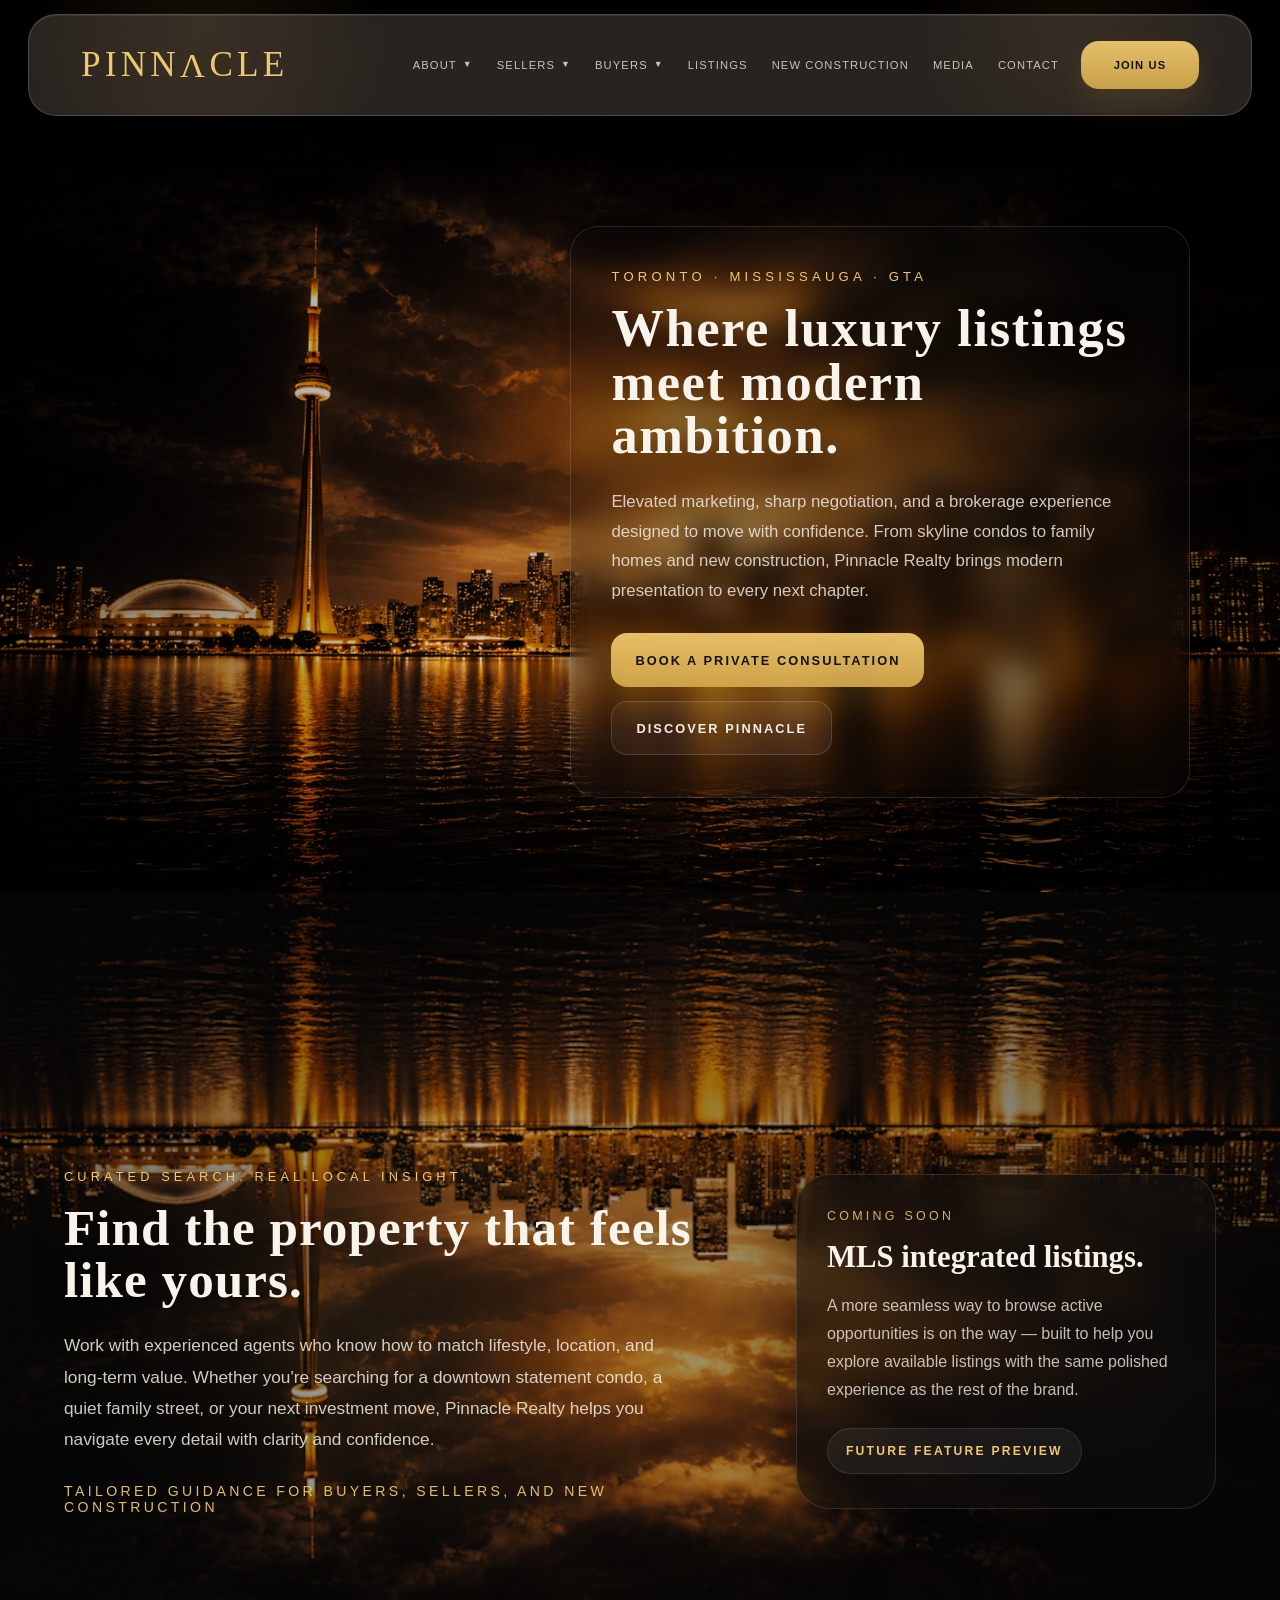
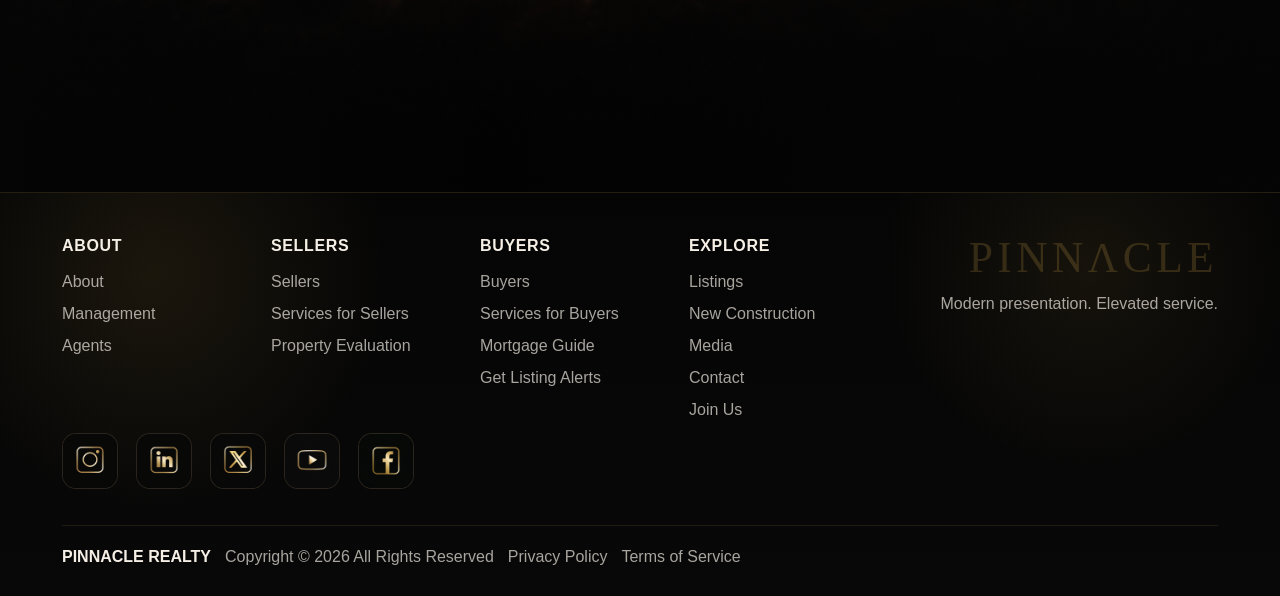
==== commit 541ea4f1: "v1.1" ====
--- a/index.html
+++ b/index.html
@@ -55,7 +55,7 @@
     .hero-title {
       margin: 0;
       font-family: Georgia, 'Times New Roman', serif;
-      font-size: clamp(2.4rem, 4.6vw, 5rem);
+      font-size: clamp(2.15rem, 4.1vw, 4.4rem);
       line-height: 1.02;
       letter-spacing: 0.03em;
       color: #f8f3eb;
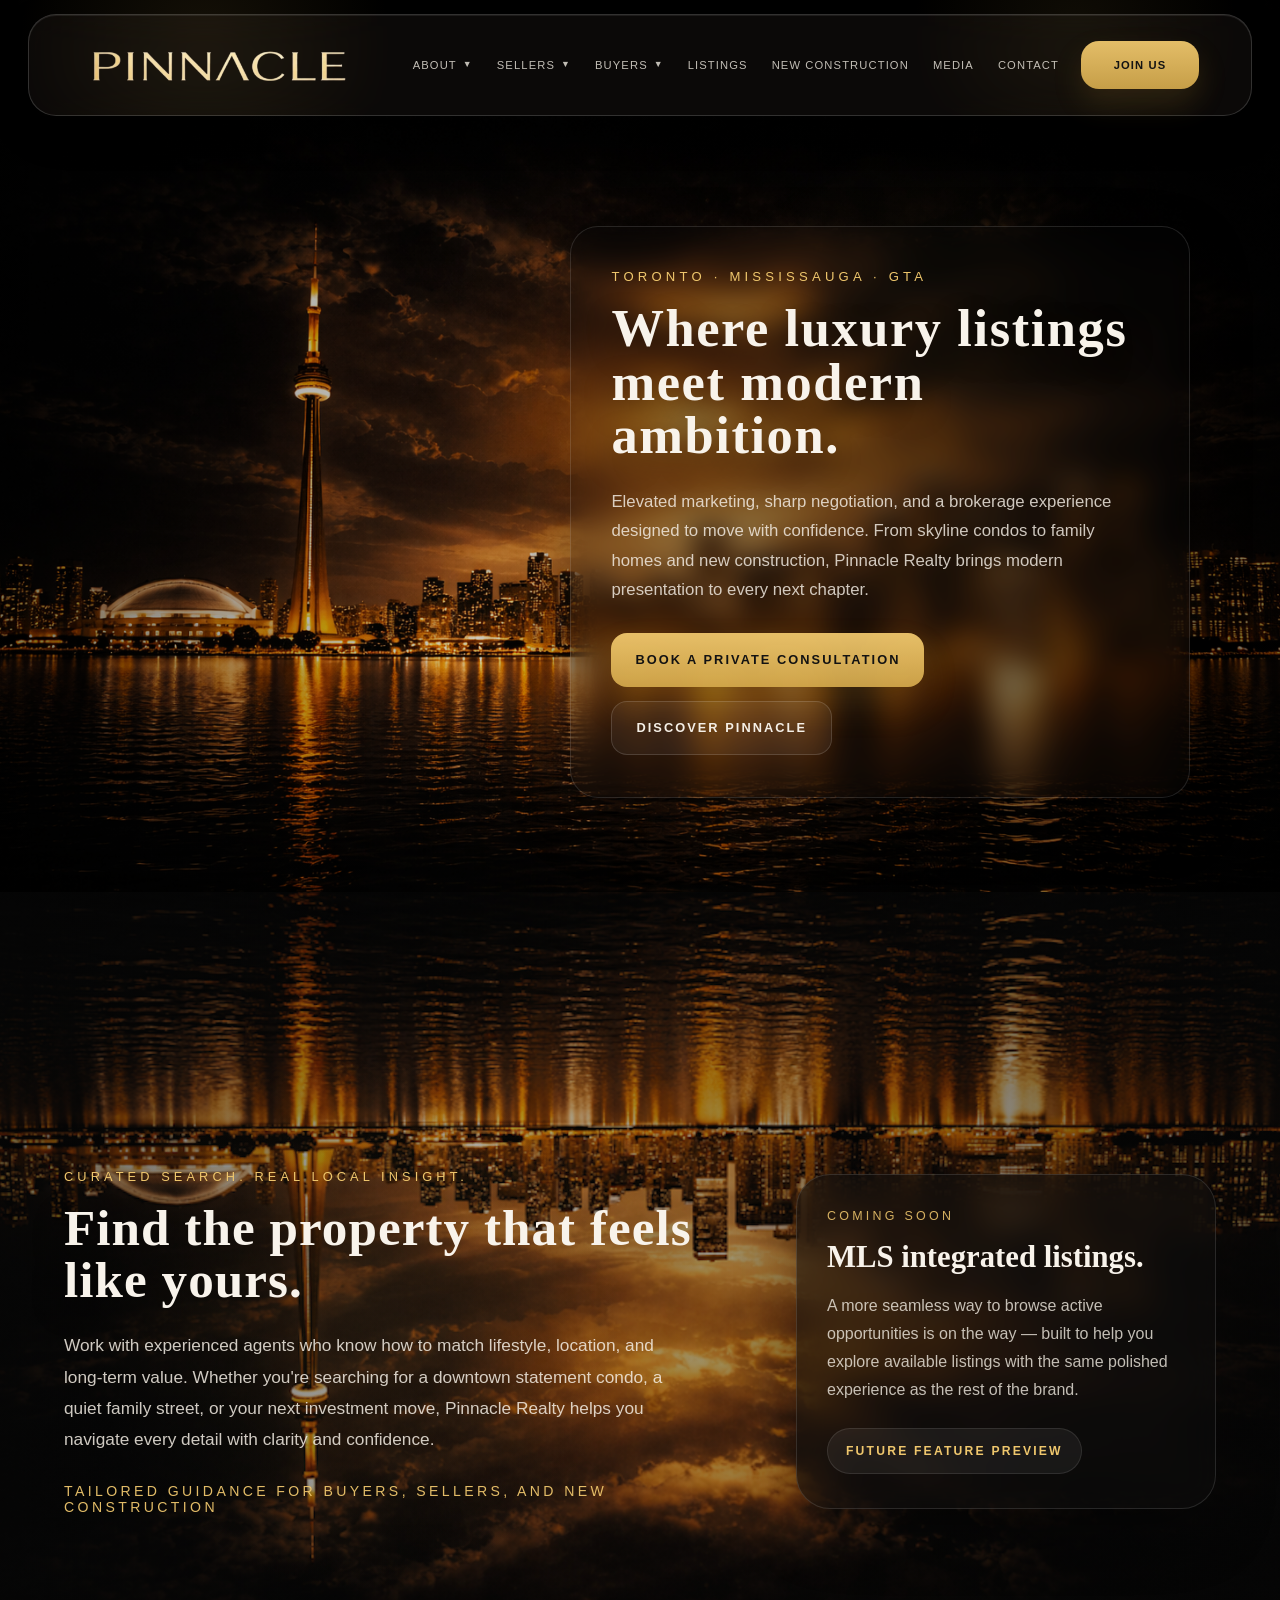
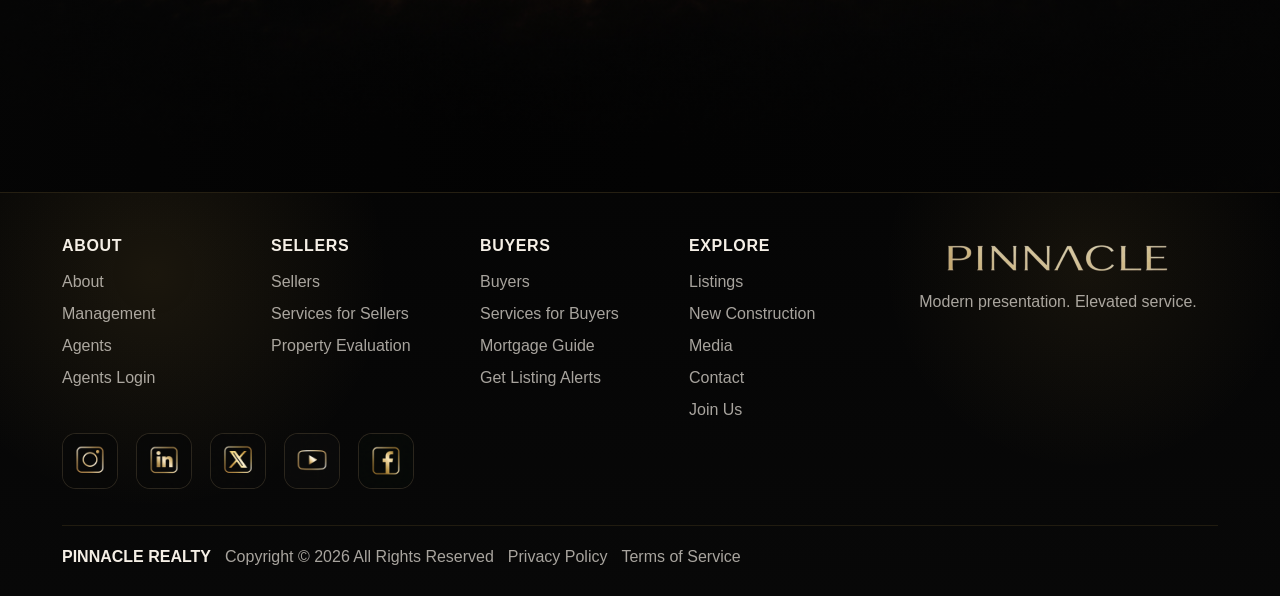
==== commit 6bc7e626: "Add site favicon" ====
--- a/index.html
+++ b/index.html
@@ -1,6 +1,9 @@
 <!DOCTYPE html>
 <html lang="en">
 <head>
+  <link rel="icon" href="/favicon.ico" sizes="any">
+  <link rel="icon" type="image/png" href="/favicon-32x32.png">
+  <link rel="apple-touch-icon" href="/apple-touch-icon.png">
   <meta charset="UTF-8" />
   <meta name="viewport" content="width=device-width, initial-scale=1.0" />
   <title>Pinnacle Realty | Pinnacle Realty</title>
--- a/styles.css
+++ b/styles.css
@@ -99,7 +99,7 @@
   width: min(1920px, calc(100% - 56px));
   margin: 0 auto;
   transition: background 0.4s ease, box-shadow 0.4s ease, border-color 0.4s ease, transform 0.4s ease;
-  background: rgba(223, 194, 176, 0.18);
+  background: rgba(141, 123, 111, 0.074);
   backdrop-filter: blur(18px);
   -webkit-backdrop-filter: blur(18px);
   border: 1px solid rgba(255,255,255,0.16);
@@ -380,7 +380,7 @@
   border-radius: 28px;
   border: 1px solid rgba(214,171,77,0.12);
   background:
-    linear-gradient(180deg, rgba(255,255,255,0.03), rgba(255,255,255,0.015));
+    linear-gradient(180deg, rgba(255, 255, 255, 0), rgba(255,255,255,0.015));
   box-shadow: inset 0 1px 0 rgba(255,255,255,0.05), 0 28px 70px rgba(0,0,0,0.26);
   position: relative;
   overflow: hidden;
@@ -398,7 +398,7 @@
   height: 260px;
   top: -60px;
   left: -40px;
-  background: rgba(214,171,77,0.10);
+  background: rgba(214, 171, 77, 0);
 }
 .blank-card::after {
   width: 240px;
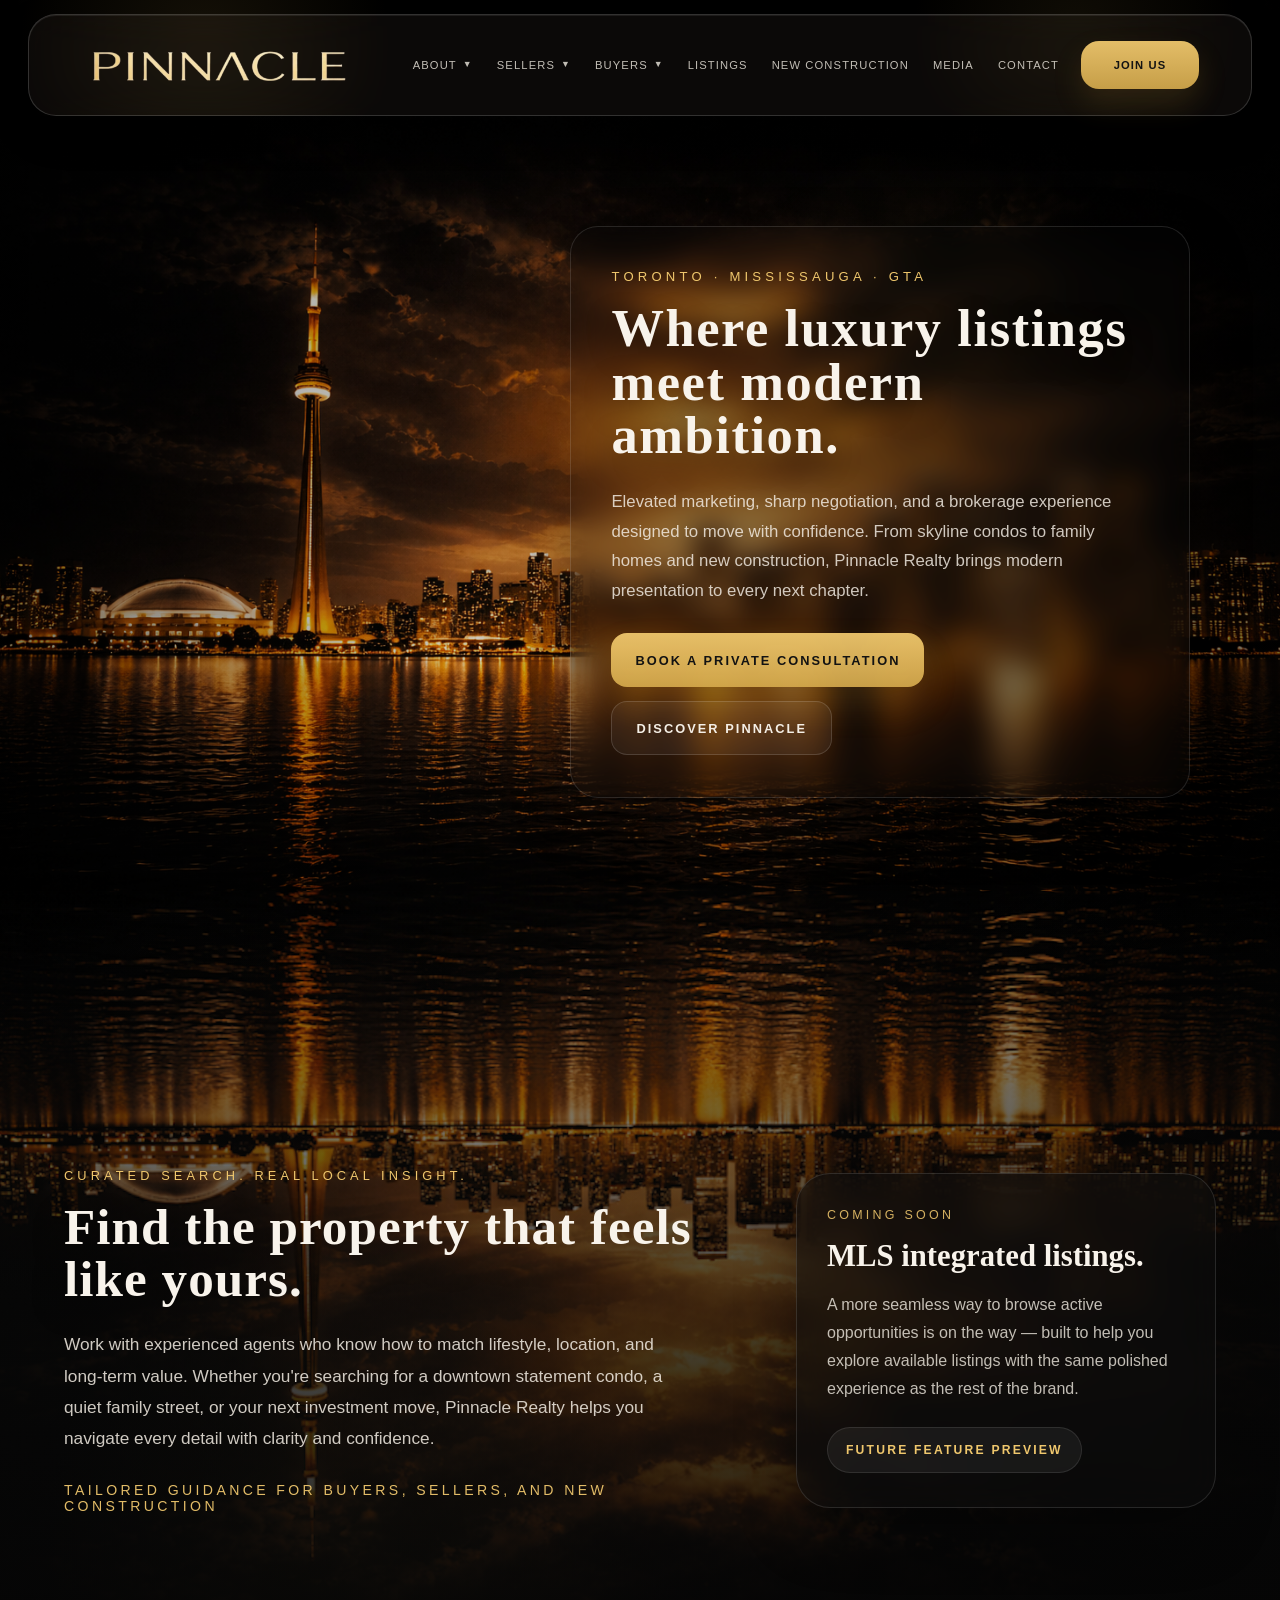
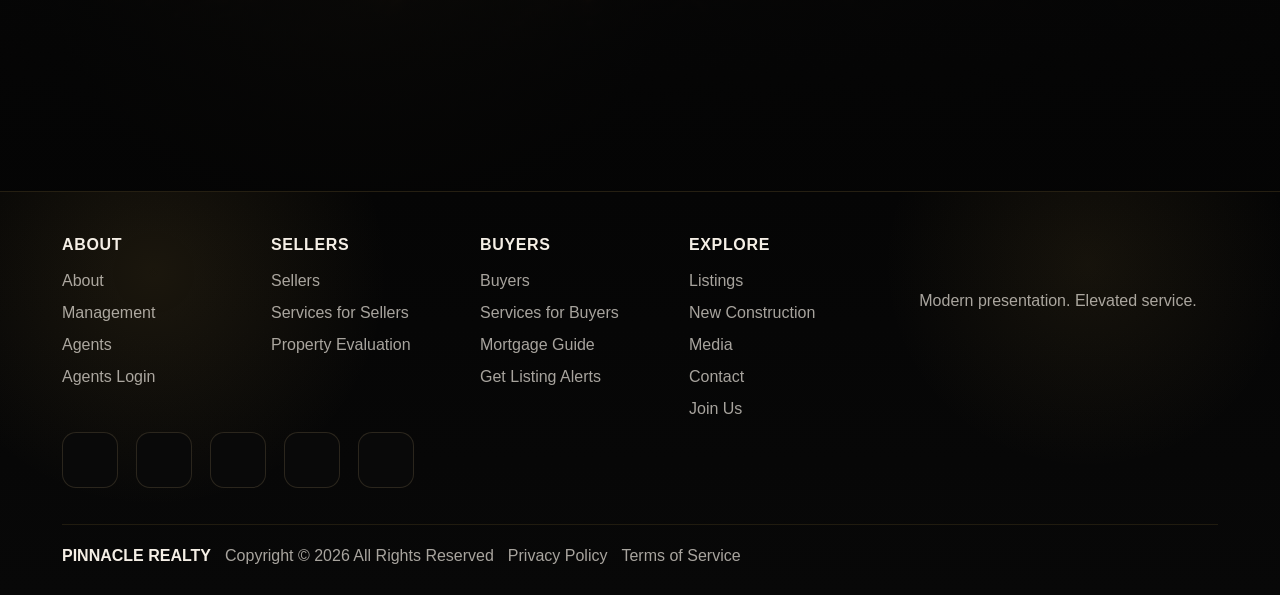
==== commit 6a91c638: "Update favicon files for mobile" ====
--- a/index.html
+++ b/index.html
@@ -1,9 +1,9 @@
 <!DOCTYPE html>
 <html lang="en">
 <head>
-  <link rel="icon" href="/favicon.ico" sizes="any">
-  <link rel="icon" type="image/png" href="/favicon-32x32.png">
-  <link rel="apple-touch-icon" href="/apple-touch-icon.png">
+  <link rel="icon" href="/pinnacle-favicon.ico" sizes="any">
+  <link rel="icon" type="image/png" href="/pinnacle-favicon-32x32.png">
+  <link rel="apple-touch-icon" href="/pinnacle-apple-touch-icon.png">
   <meta charset="UTF-8" />
   <meta name="viewport" content="width=device-width, initial-scale=1.0" />
   <title>Pinnacle Realty | Pinnacle Realty</title>
@@ -302,14 +302,24 @@
       display: flex;
       align-items: center;
       overflow: hidden;
+      margin-top: -1px;
     }
 
     .second-overlay {
       position: absolute;
       inset: 0;
       background:
-        linear-gradient(90deg, rgba(8, 8, 8, 0.58) 0%, rgba(8, 8, 8, 0.32) 38%, rgba(8, 8, 8, 0.56) 100%),
-        radial-gradient(circle at 28% 48%, rgba(214, 171, 77, 0.10), transparent 26%);
+        linear-gradient(
+          180deg,
+          rgba(5, 5, 5, 0) 0%,
+          rgba(5, 5, 5, 0.16) 6%,
+          rgba(8, 8, 8, 0.46) 24%,
+          rgba(8, 8, 8, 0.72) 52%,
+          rgba(5, 5, 5, 0.90) 100%
+        ),
+        radial-gradient(circle at 28% 72%, rgba(214, 171, 77, 0.10), transparent 28%),
+        linear-gradient(90deg, rgba(0, 0, 0, 0.24) 0%, rgba(0, 0, 0, 0.10) 42%, rgba(0, 0, 0, 0.34) 100%);
+      pointer-events: none;
     }
 
     .second-content {
--- a/styles.css
+++ b/styles.css
@@ -18,7 +18,9 @@
 * { box-sizing: border-box; }
 html {
   scroll-behavior: smooth;
+  scroll-padding-top: 132px;
   background: #050505;
+  text-rendering: optimizeSpeed;
 }
 body {
   margin: 0;
@@ -34,13 +36,23 @@
   overflow-x: hidden;
   width: 100%;
   padding-top: 132px;
-}
-body.menu-open { overflow: hidden; }
+  opacity: 1;
+  -webkit-font-smoothing: antialiased;
+  text-rendering: optimizeLegibility;
+}
+body.menu-open,
+body.legal-modal-open {
+  overflow: hidden;
+  height: 100vh;
+  touch-action: none;
+  overscroll-behavior: none;
+}
 
 html, body {
   max-width: 100%;
   overflow-x: hidden;
   background-color: #050505;
+  overscroll-behavior-x: none;
 }
 
 .site-header,
@@ -58,8 +70,42 @@
 }
 
 a { color: inherit; text-decoration: none; }
-img { display: block; max-width: 100%; }
+img {
+  display: block;
+  max-width: 100%;
+  height: auto;
+  image-rendering: auto;
+}
 button { font: inherit; }
+
+section,
+.site-footer,
+.blank-stage,
+.blank-card {
+  content-visibility: auto;
+  contain-intrinsic-size: 1px 900px;
+}
+
+.site-header,
+.navbar,
+.navbar-inner,
+.hero-section,
+.legal-modal,
+.mobile-menu {
+  content-visibility: visible;
+}
+
+.reveal-on-scroll,
+.fade-in,
+.scroll-reveal {
+  will-change: transform, opacity;
+}
+
+.reveal-visible,
+.visible,
+.is-visible {
+  will-change: auto;
+}
 
 .container {
   width: min(1920px, calc(100% - 56px));
@@ -98,7 +144,7 @@
   position: relative;
   width: min(1920px, calc(100% - 56px));
   margin: 0 auto;
-  transition: background 0.4s ease, box-shadow 0.4s ease, border-color 0.4s ease, transform 0.4s ease;
+  transition: background 0.28s ease, box-shadow 0.28s ease, border-color 0.28s ease, transform 0.28s ease;
   background: rgba(141, 123, 111, 0.074);
   backdrop-filter: blur(18px);
   -webkit-backdrop-filter: blur(18px);
@@ -182,7 +228,7 @@
   font-weight: 500;
   color: rgba(245,239,230,0.78);
   border-radius: 14px;
-  transition: color 0.3s ease, transform 0.3s ease, background 0.3s ease, box-shadow 0.3s ease;
+  transition: color 0.22s ease, transform 0.22s ease, background 0.22s ease, box-shadow 0.22s ease;
   white-space: nowrap;
 }
 
@@ -226,7 +272,7 @@
   opacity: 0;
   visibility: hidden;
   transform: translateY(10px);
-  transition: opacity 0.24s ease, transform 0.24s ease, visibility 0.24s ease;
+  transition: opacity 0.2s ease, transform 0.2s ease, visibility 0.2s ease;
 }
 
 .nav-links .has-children:hover > .submenu,
@@ -562,6 +608,8 @@
   visibility: hidden;
   pointer-events: none;
   transition: opacity 0.26s ease, visibility 0.26s ease;
+  overscroll-behavior: contain;
+  touch-action: none;
 }
 
 .legal-modal.open {
@@ -621,9 +669,11 @@
 .legal-modal-content {
   padding: 54px 34px 32px;
   max-height: min(84vh, 920px);
-  overflow-y: visible;
+  overflow-y: auto;
   scrollbar-width: thin;
   scrollbar-color: rgba(214,171,77,0.35) transparent;
+  overscroll-behavior: contain;
+  touch-action: pan-y;
 }
 
 .legal-modal-content::-webkit-scrollbar {
@@ -651,9 +701,6 @@
   font-size: 1rem;
 }
 
-body.legal-modal-open {
-  overflow: hidden;
-}
 
 @media (max-width: 1200px) {
   .footer-main {
@@ -668,26 +715,42 @@
 }
 
 .hamburger {
+  position: relative;
+  z-index: 5;
   display: none;
-  flex-direction: column;
-  gap: 5px;
+  width: 48px;
+  height: 48px;
+  flex: 0 0 48px;
+  align-items: center;
+  justify-content: center;
   background: none;
   border: none;
   cursor: pointer;
-  padding: 4px;
+  padding: 0;
+  margin: 0;
+  overflow: visible;
 }
 
 .hamburger span {
+  position: absolute;
+  left: 50%;
+  top: 50%;
   display: block;
-  width: 24px;
-  height: 1px;
+  width: 26px;
+  height: 1.5px;
   background: var(--gold-soft);
-  transition: all 0.3s ease;
-}
-
-.hamburger.open span:nth-child(1) { transform: rotate(45deg) translate(2px, 4px); }
-.hamburger.open span:nth-child(2) { opacity: 0; }
-.hamburger.open span:nth-child(3) { transform: rotate(-45deg) translate(2px, -4px); }
+  border-radius: 999px;
+  transform-origin: center;
+  transition: transform 0.3s ease, opacity 0.3s ease;
+}
+
+.hamburger span:nth-child(1) { transform: translate(-50%, -50%) translateY(-8px); }
+.hamburger span:nth-child(2) { transform: translate(-50%, -50%); }
+.hamburger span:nth-child(3) { transform: translate(-50%, -50%) translateY(8px); }
+
+.hamburger.open span:nth-child(1) { transform: translate(-50%, -50%) rotate(45deg); }
+.hamburger.open span:nth-child(2) { opacity: 0; transform: translate(-50%, -50%) scaleX(0); }
+.hamburger.open span:nth-child(3) { transform: translate(-50%, -50%) rotate(-45deg); }
 
 @media (max-width: 980px) {
   .container { width: min(100%, calc(100% - 28px)); }
@@ -728,6 +791,10 @@
     border: 1px solid rgba(255,255,255,0.12);
     box-shadow: 0 20px 44px rgba(0,0,0,0.32);
     overflow-x: hidden;
+    max-height: calc(100vh - 132px);
+    overflow-y: auto;
+    overscroll-behavior: contain;
+    touch-action: pan-y;
   }
 
   .mobile-menu.open {
@@ -879,7 +946,7 @@
   .navbar-inner {
     min-height: 82px;
     gap: 12px;
-    padding: 0 20px 0 16px;
+    padding: 0 24px 0 16px;
   }
 
   .navbar-logo {
@@ -892,12 +959,16 @@
   }
 
   .hamburger {
-    padding: 10px;
-    margin-right: 6px;
+    width: 52px;
+    height: 52px;
+    flex-basis: 52px;
+    padding: 0;
+    margin-right: 0;
+    transform: translateX(-2px);
   }
 
   .hamburger span {
-    width: 22px;
+    width: 26px;
   }
 
   .mobile-menu {
@@ -905,6 +976,7 @@
     padding: 12px;
     gap: 8px;
     border-radius: 22px;
+    max-height: calc(100vh - 118px);
   }
 
   .mobile-subtoggle,
@@ -1005,3 +1077,31 @@
     line-height: 1.72;
   }
 }
+
+
+@media (prefers-reduced-motion: reduce) {
+  html {
+    scroll-behavior: auto;
+  }
+
+  *,
+  *::before,
+  *::after {
+    animation-duration: 0.001ms !important;
+    animation-iteration-count: 1 !important;
+    scroll-behavior: auto !important;
+    transition-duration: 0.001ms !important;
+  }
+}
+
+@media (max-width: 640px) {
+  html {
+    scroll-padding-top: 108px;
+  }
+
+  .reveal-on-scroll,
+  .fade-in,
+  .scroll-reveal {
+    transition-duration: 0.35s !important;
+  }
+}
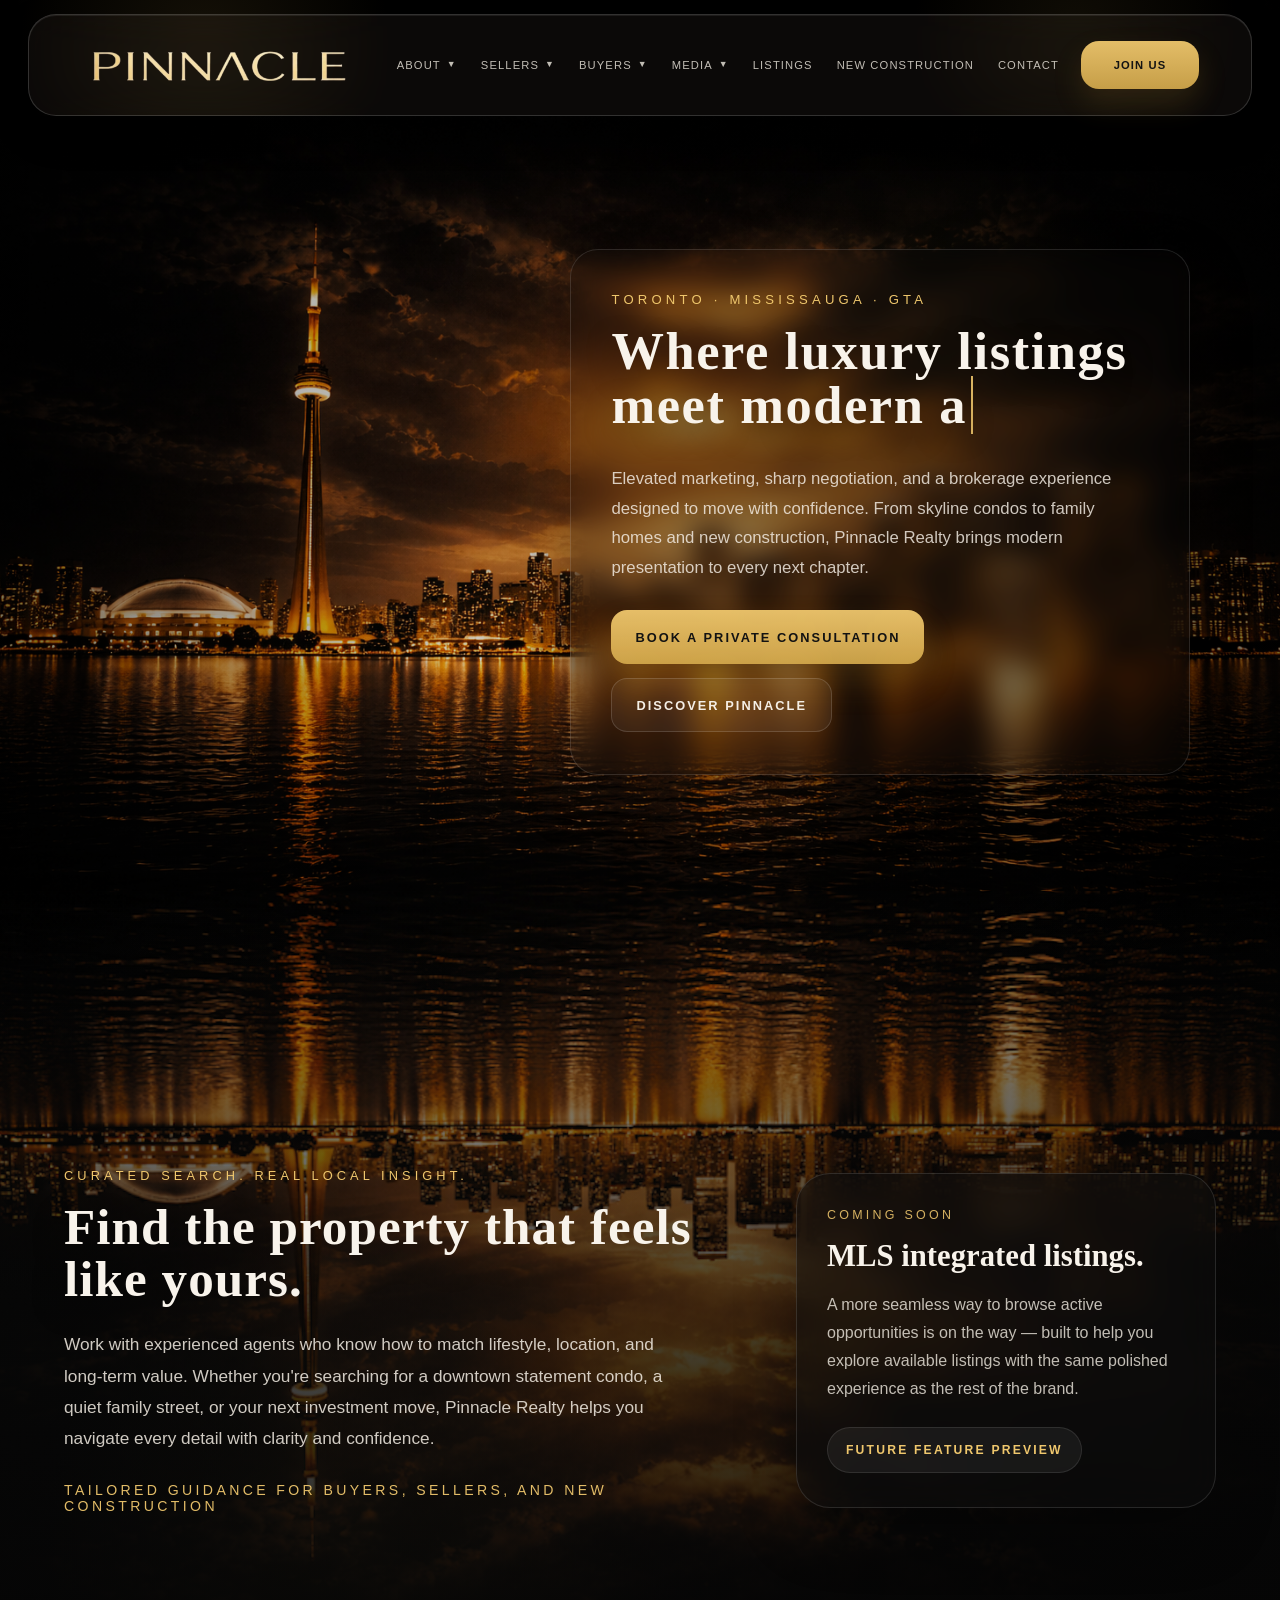
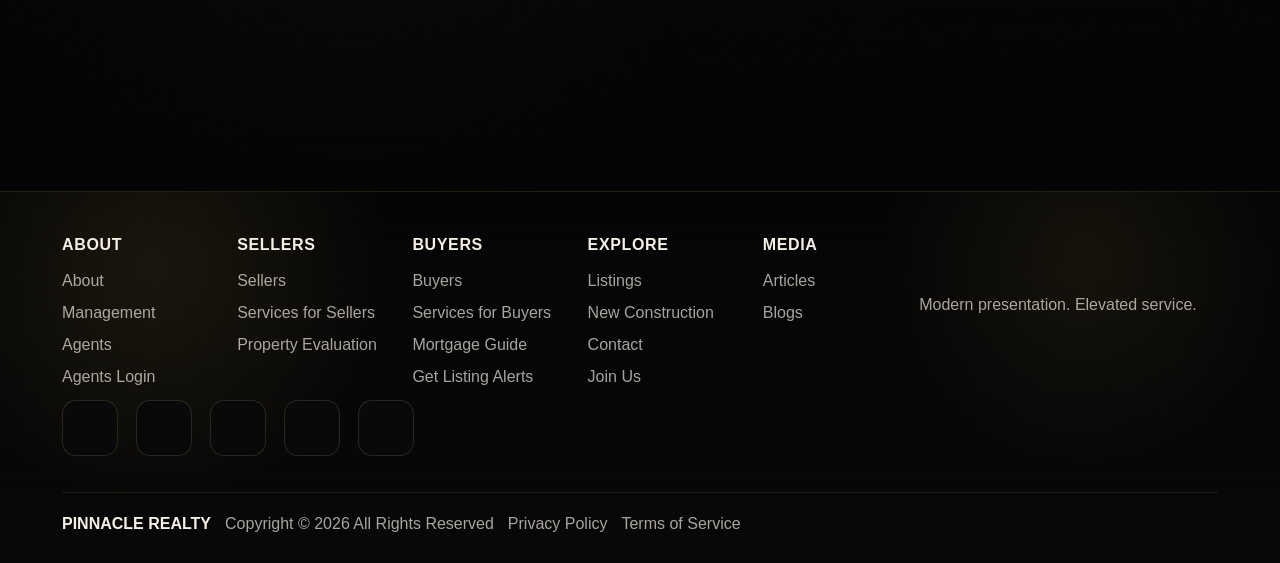
==== commit 56db6403: "Add homepage loading screen" ====
--- a/index.html
+++ b/index.html
@@ -8,7 +8,52 @@
   <meta name="viewport" content="width=device-width, initial-scale=1.0" />
   <title>Pinnacle Realty | Pinnacle Realty</title>
   <link rel="stylesheet" href="styles.css" />
+  <link rel="preload" as="image" href="assets/images/loading.png">
+  <link rel="preload" as="image" href="assets/images/mobile-loading.png">
   <style>
+    body.home-loading-active {
+      overflow: hidden;
+    }
+
+    .home-loading-screen {
+      position: fixed;
+      inset: 0;
+      z-index: 99999;
+      background: #050505;
+      display: flex;
+      align-items: center;
+      justify-content: center;
+      opacity: 1;
+      visibility: visible;
+      pointer-events: auto;
+      transition: opacity 0.45s ease, visibility 0.45s ease;
+    }
+
+    .home-loading-screen.is-hidden {
+      opacity: 0;
+      visibility: hidden;
+      pointer-events: none;
+    }
+
+    .home-loading-screen picture,
+    .home-loading-screen img {
+      width: 100%;
+      height: 100%;
+      display: block;
+    }
+
+    .home-loading-screen img {
+      object-fit: cover;
+    }
+
+    .home-loading-fade {
+      position: absolute;
+      inset: 0;
+      background:
+        radial-gradient(circle at 50% 18%, rgba(214, 171, 77, 0.12), transparent 28%),
+        linear-gradient(180deg, rgba(0, 0, 0, 0.08), rgba(0, 0, 0, 0.28));
+      pointer-events: none;
+    }
     .hero-section {
       min-height: 100vh;
       background: url('assets/images/hero.jpg') center/cover no-repeat;
@@ -442,6 +487,17 @@
   </style>
 </head>
 <body data-page="home" data-title="Pinnacle Realty">
+  <script>
+    document.body.classList.add('home-loading-active');
+  </script>
+
+  <div class="home-loading-screen" id="homeLoadingScreen" aria-hidden="true">
+    <picture>
+      <source media="(max-width: 768px)" srcset="assets/images/mobile-loading.png">
+      <img src="assets/images/loading.png" alt="">
+    </picture>
+    <div class="home-loading-fade"></div>
+  </div>
   <div id="site-header"></div>
 
   <main class="blank-main" aria-label="Pinnacle Realty page">
@@ -480,6 +536,20 @@
   <div id="site-footer"></div>
   <script src="script.js"></script>
   <script>
+    window.addEventListener('load', () => {
+      const loadingScreen = document.getElementById('homeLoadingScreen');
+
+      window.setTimeout(() => {
+        loadingScreen?.classList.add('is-hidden');
+        document.body.classList.remove('home-loading-active');
+
+        window.setTimeout(() => {
+          loadingScreen?.remove();
+        }, 500);
+      }, 350);
+    });
+  </script>
+  <script>
     (function () {
       const typedTarget = document.getElementById('typedHeroText');
       if (typedTarget) {
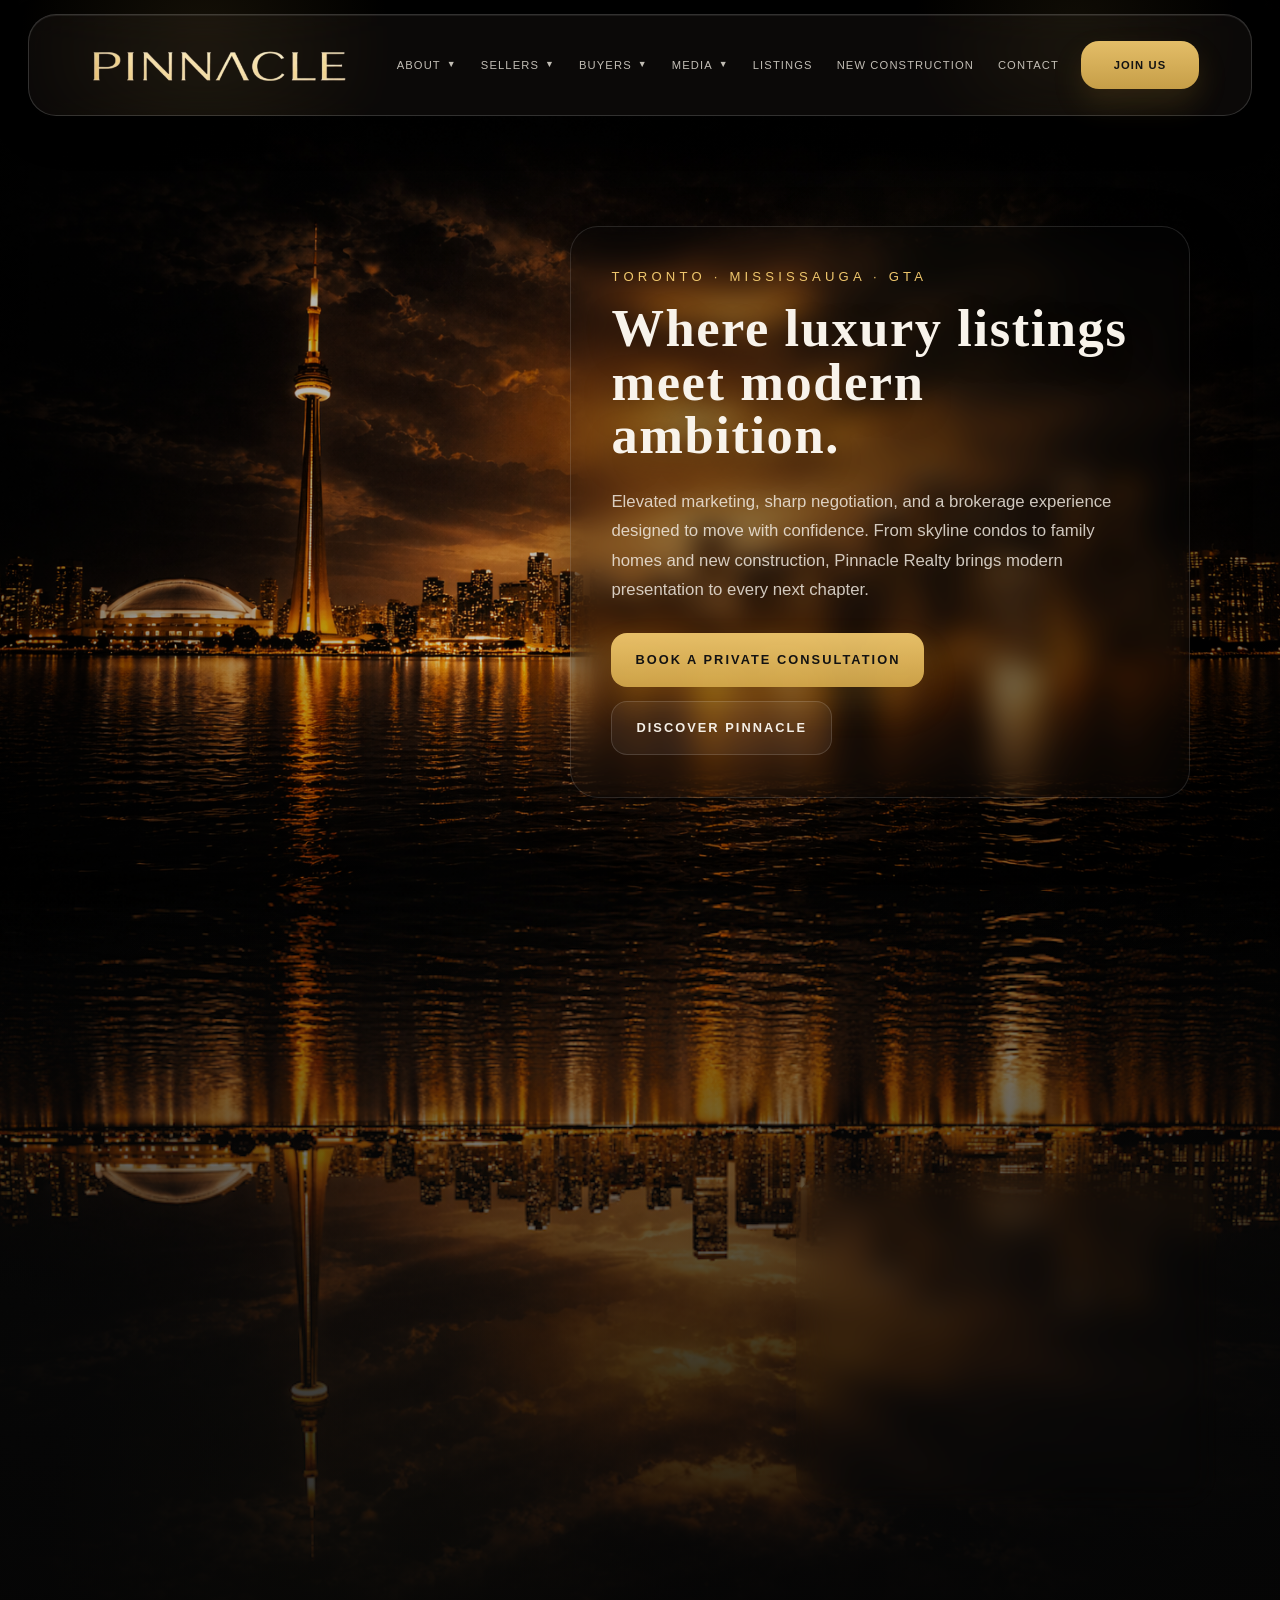
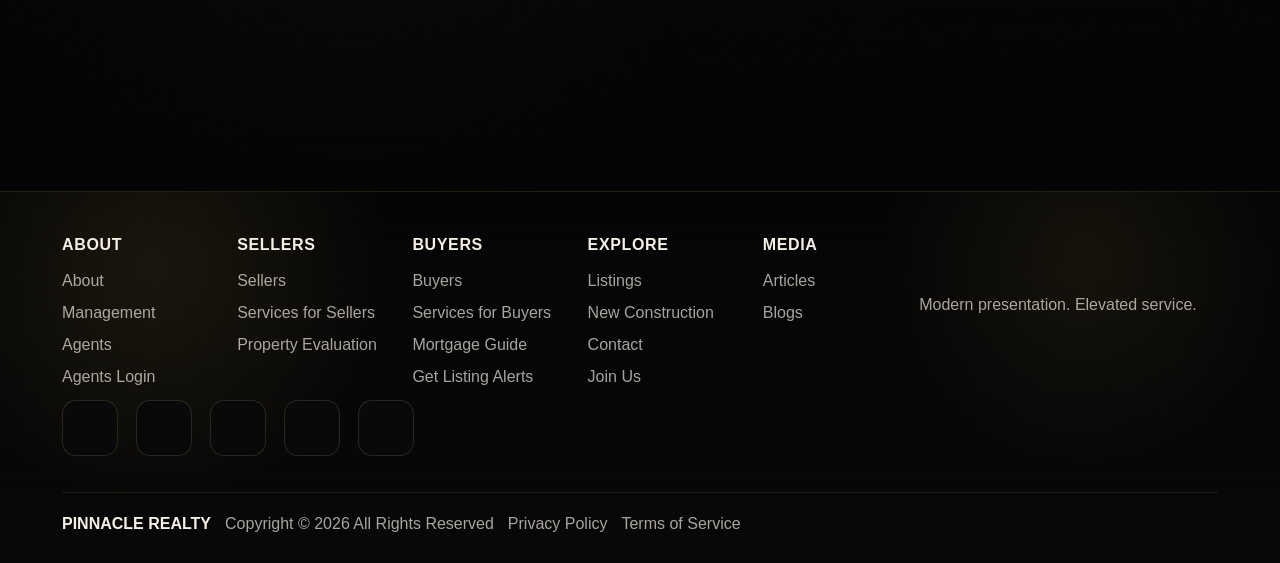
==== commit 93394e19: "Build listings page layout" ====
--- a/index.html
+++ b/index.html
@@ -56,7 +56,7 @@
     }
     .hero-section {
       min-height: 100vh;
-      background: url('assets/images/hero.jpg') center/cover no-repeat;
+      background: url('assets/images/hero.webp') center/cover no-repeat;
       position: relative;
       margin-top: -140px;
       padding-top: 140px;
@@ -342,7 +342,7 @@
     }
     .second-section {
       min-height: 100vh;
-      background: url('assets/images/hero2.jpg') center/cover no-repeat;
+      background: url('assets/images/hero2.webp') center/cover no-repeat;
       position: relative;
       display: flex;
       align-items: center;
